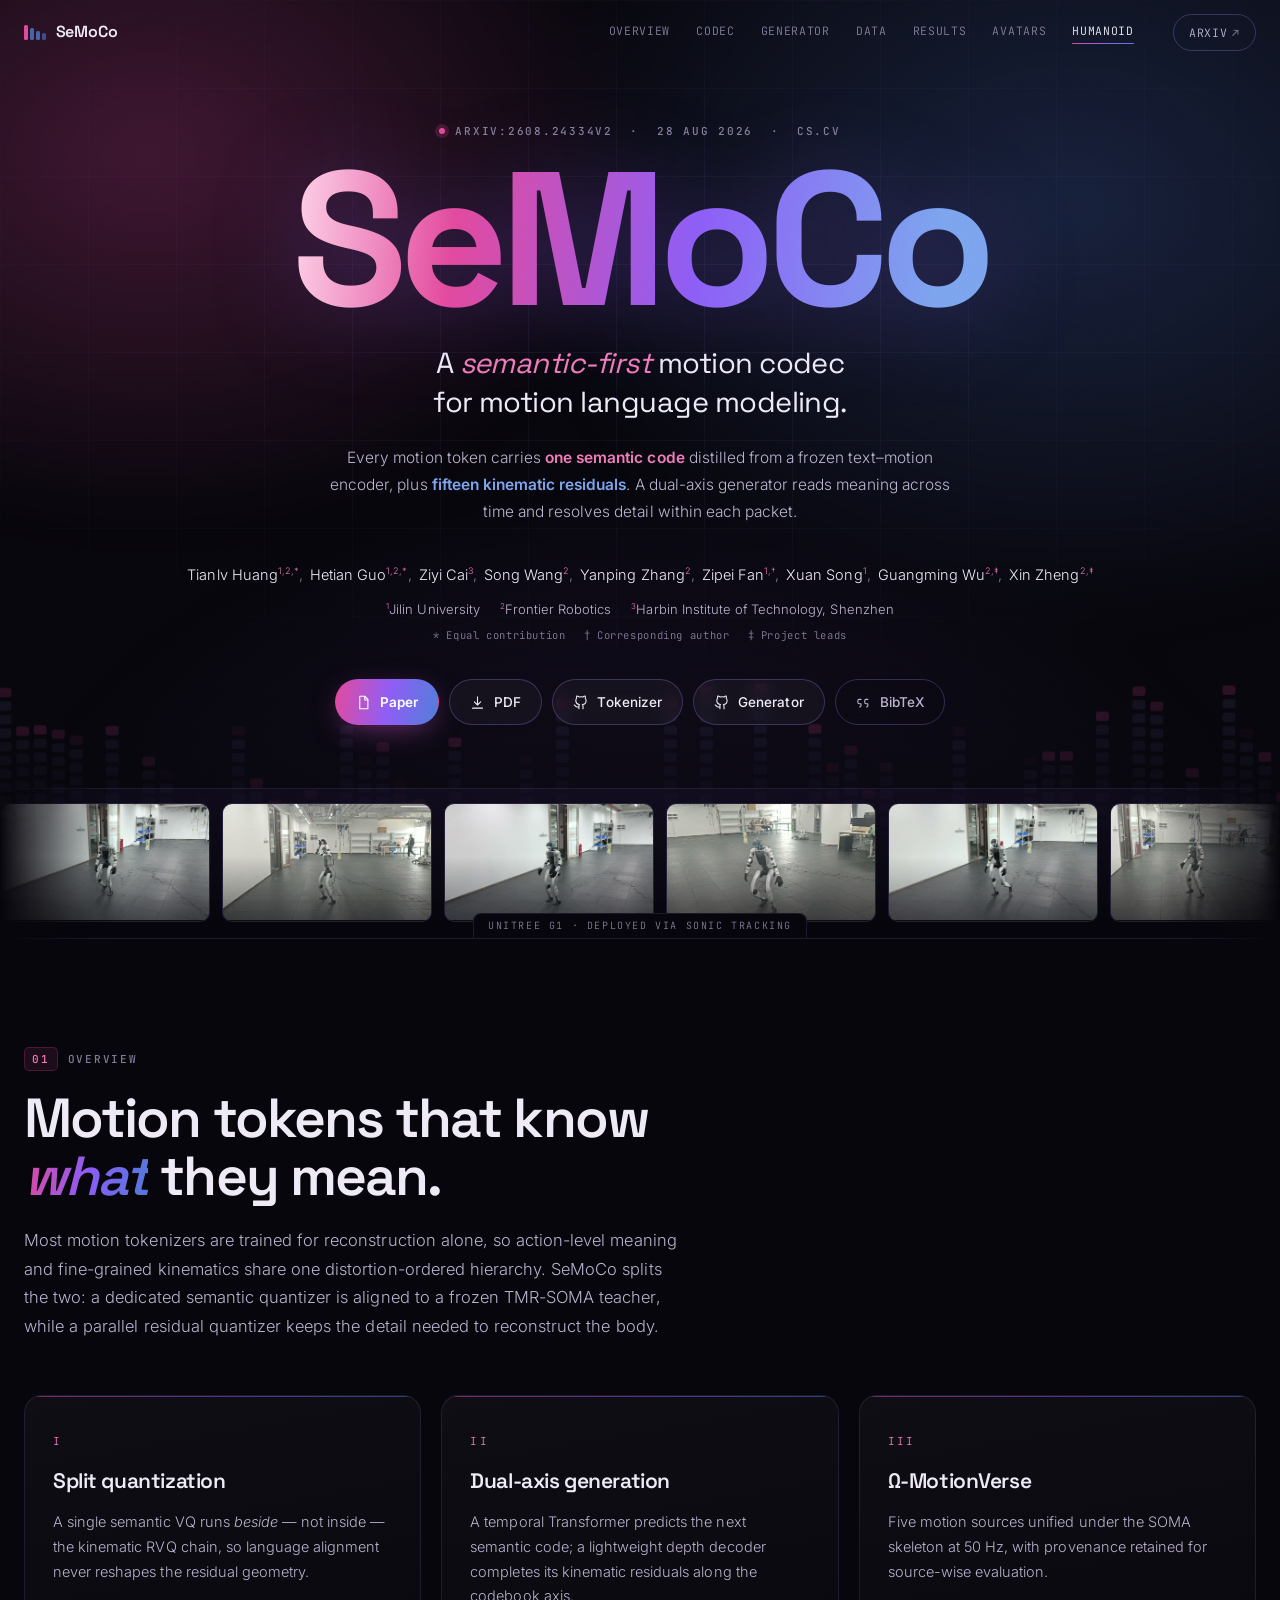
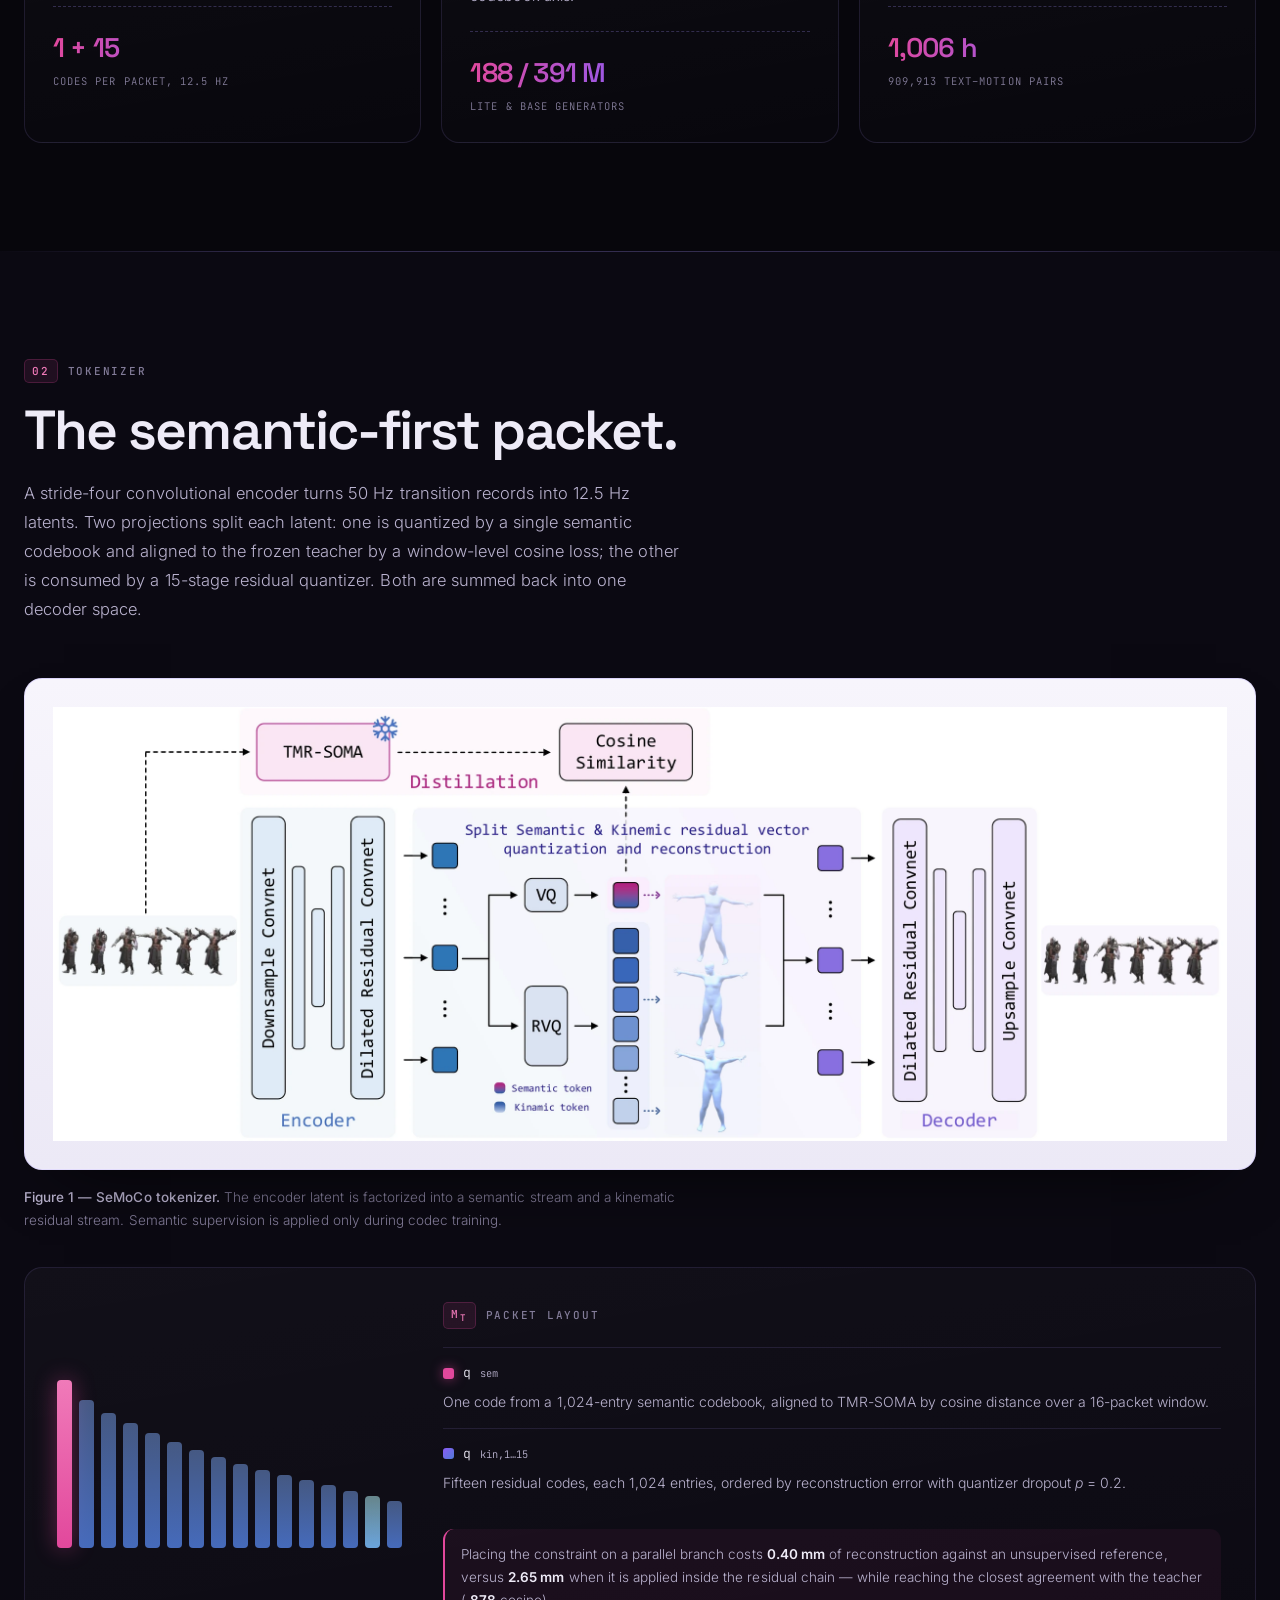
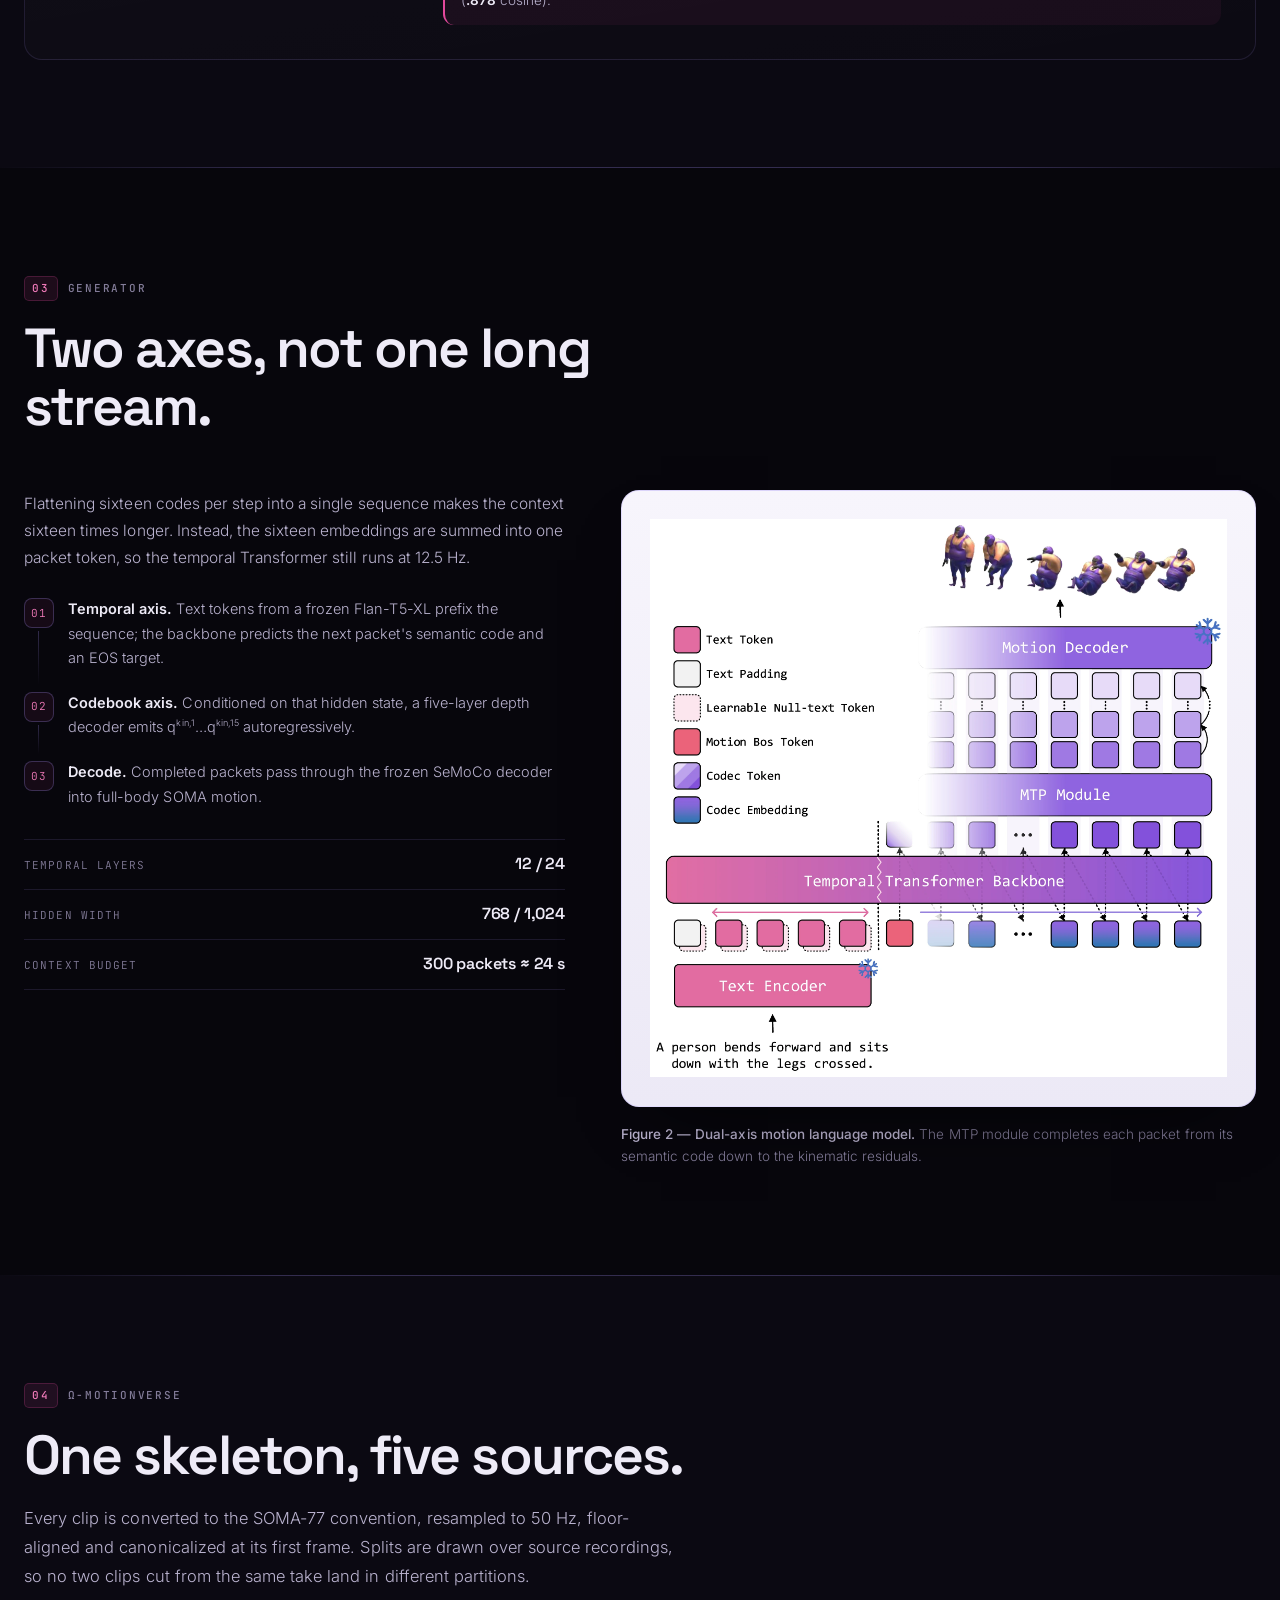
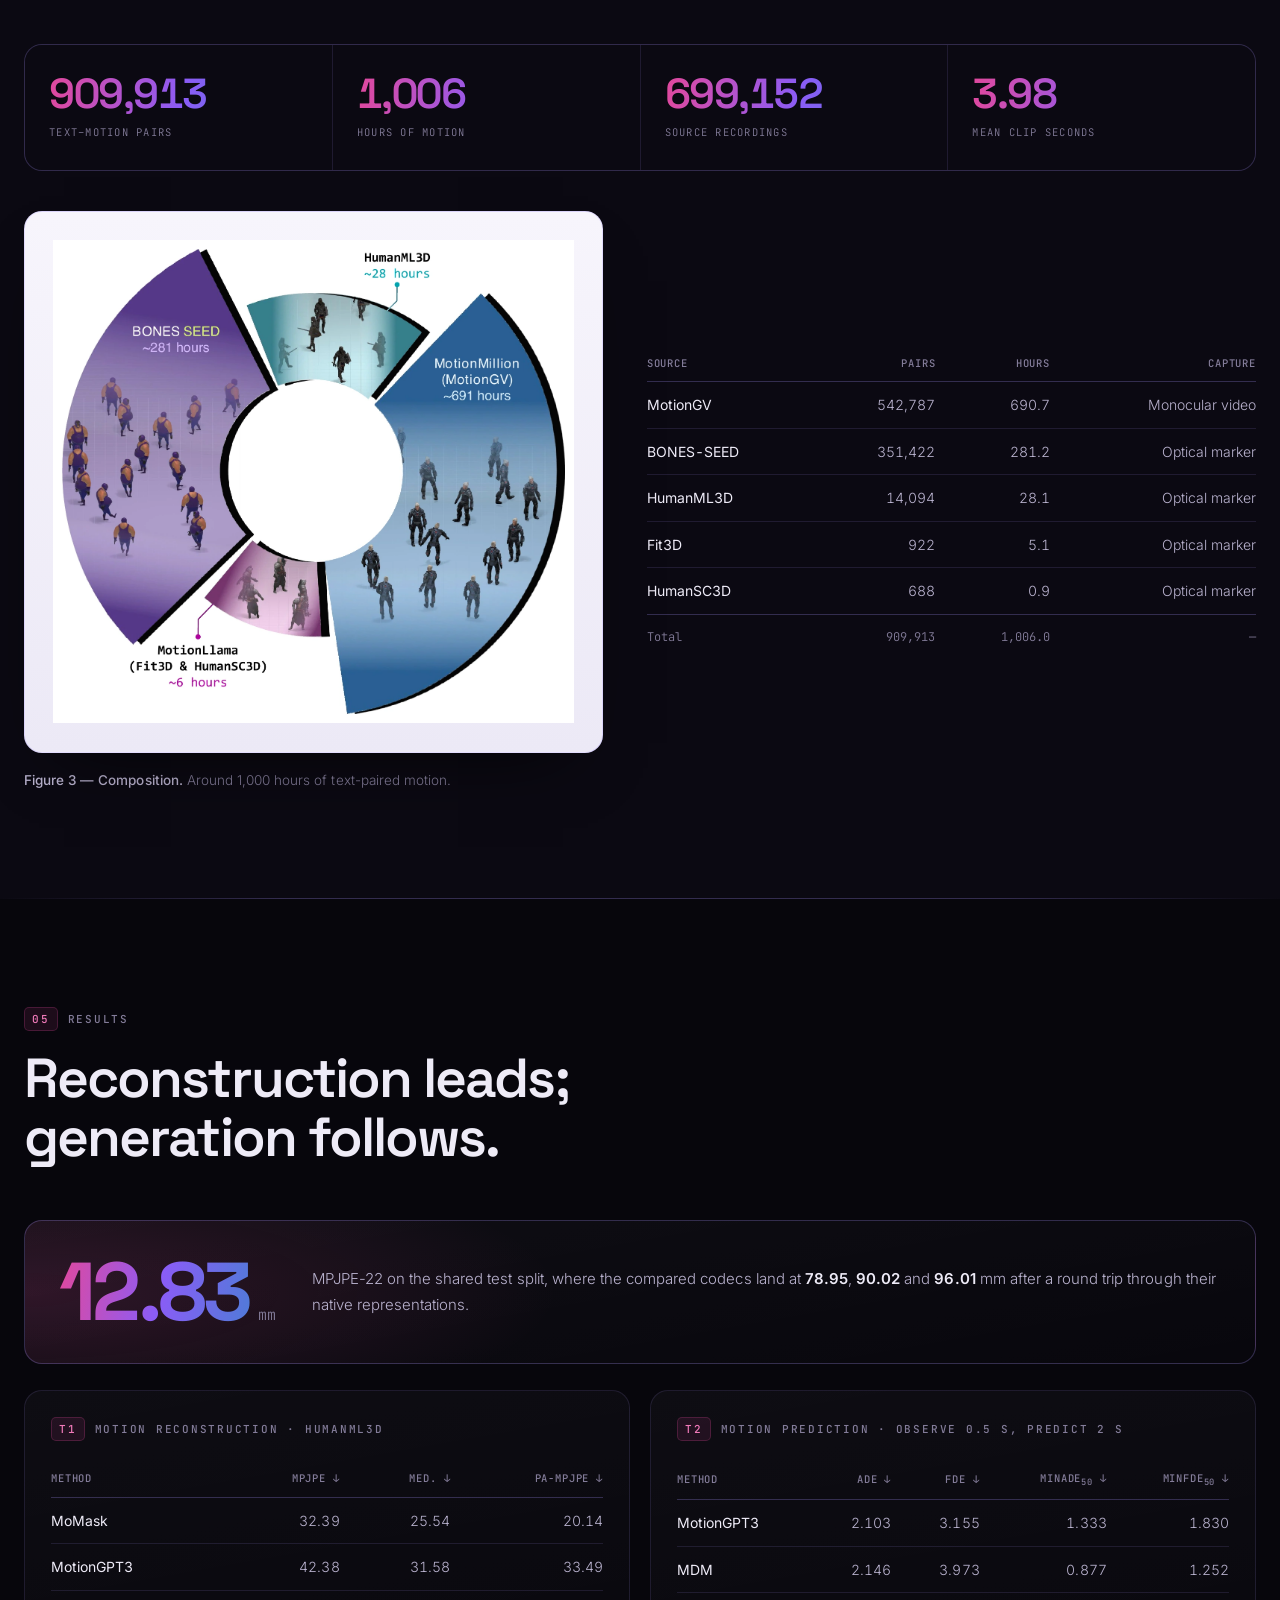
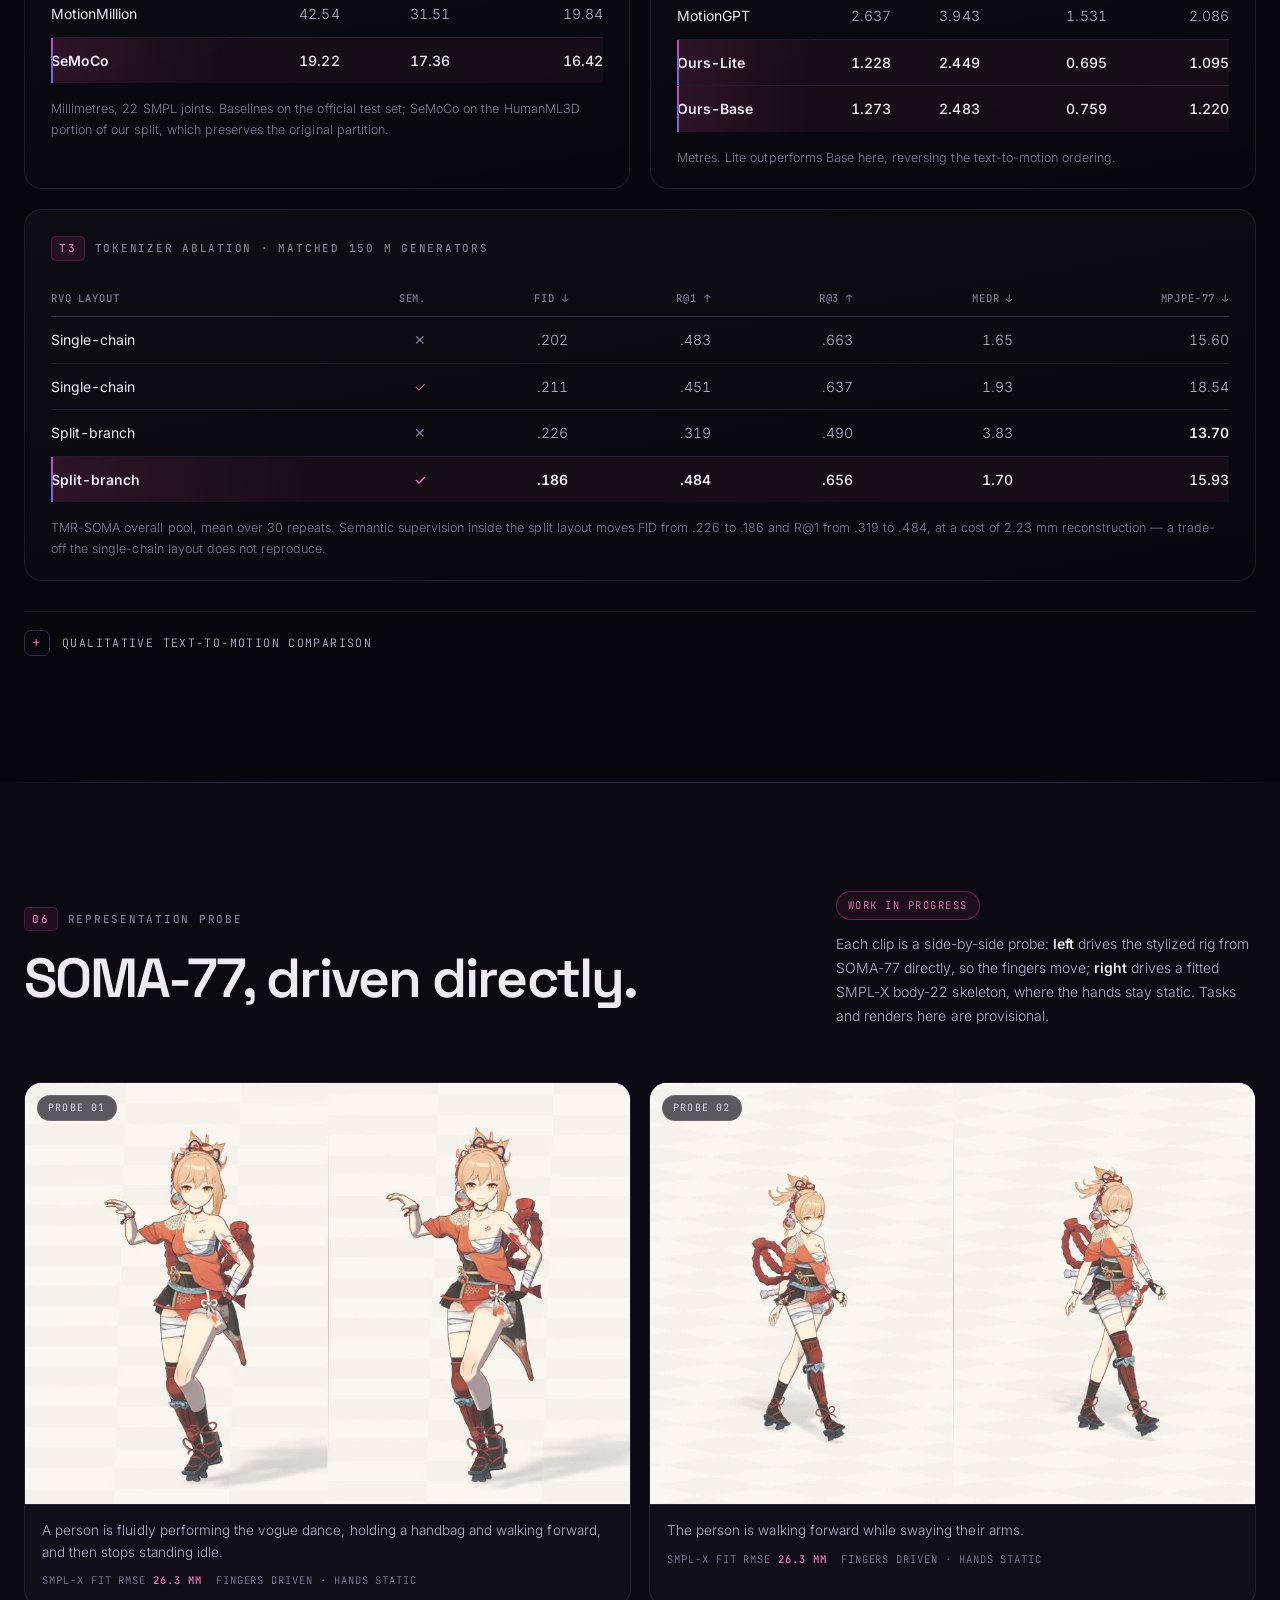
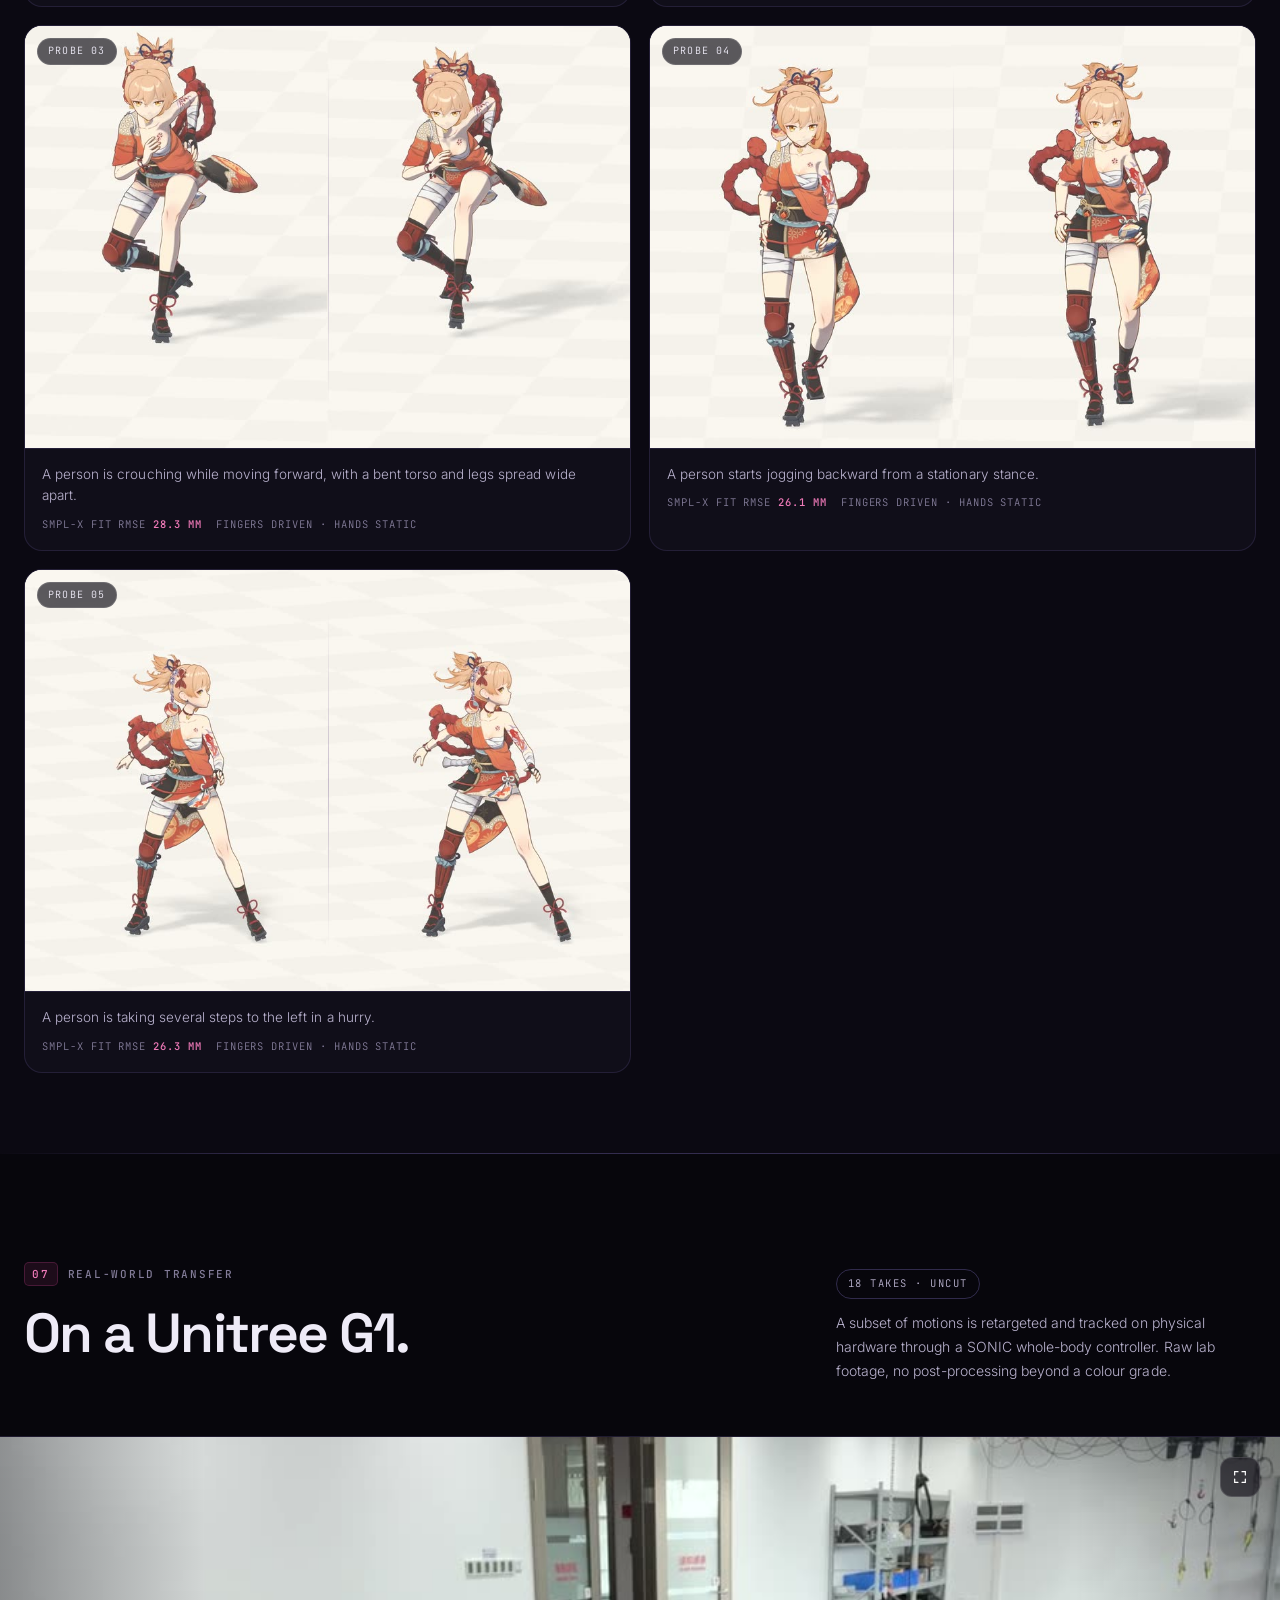
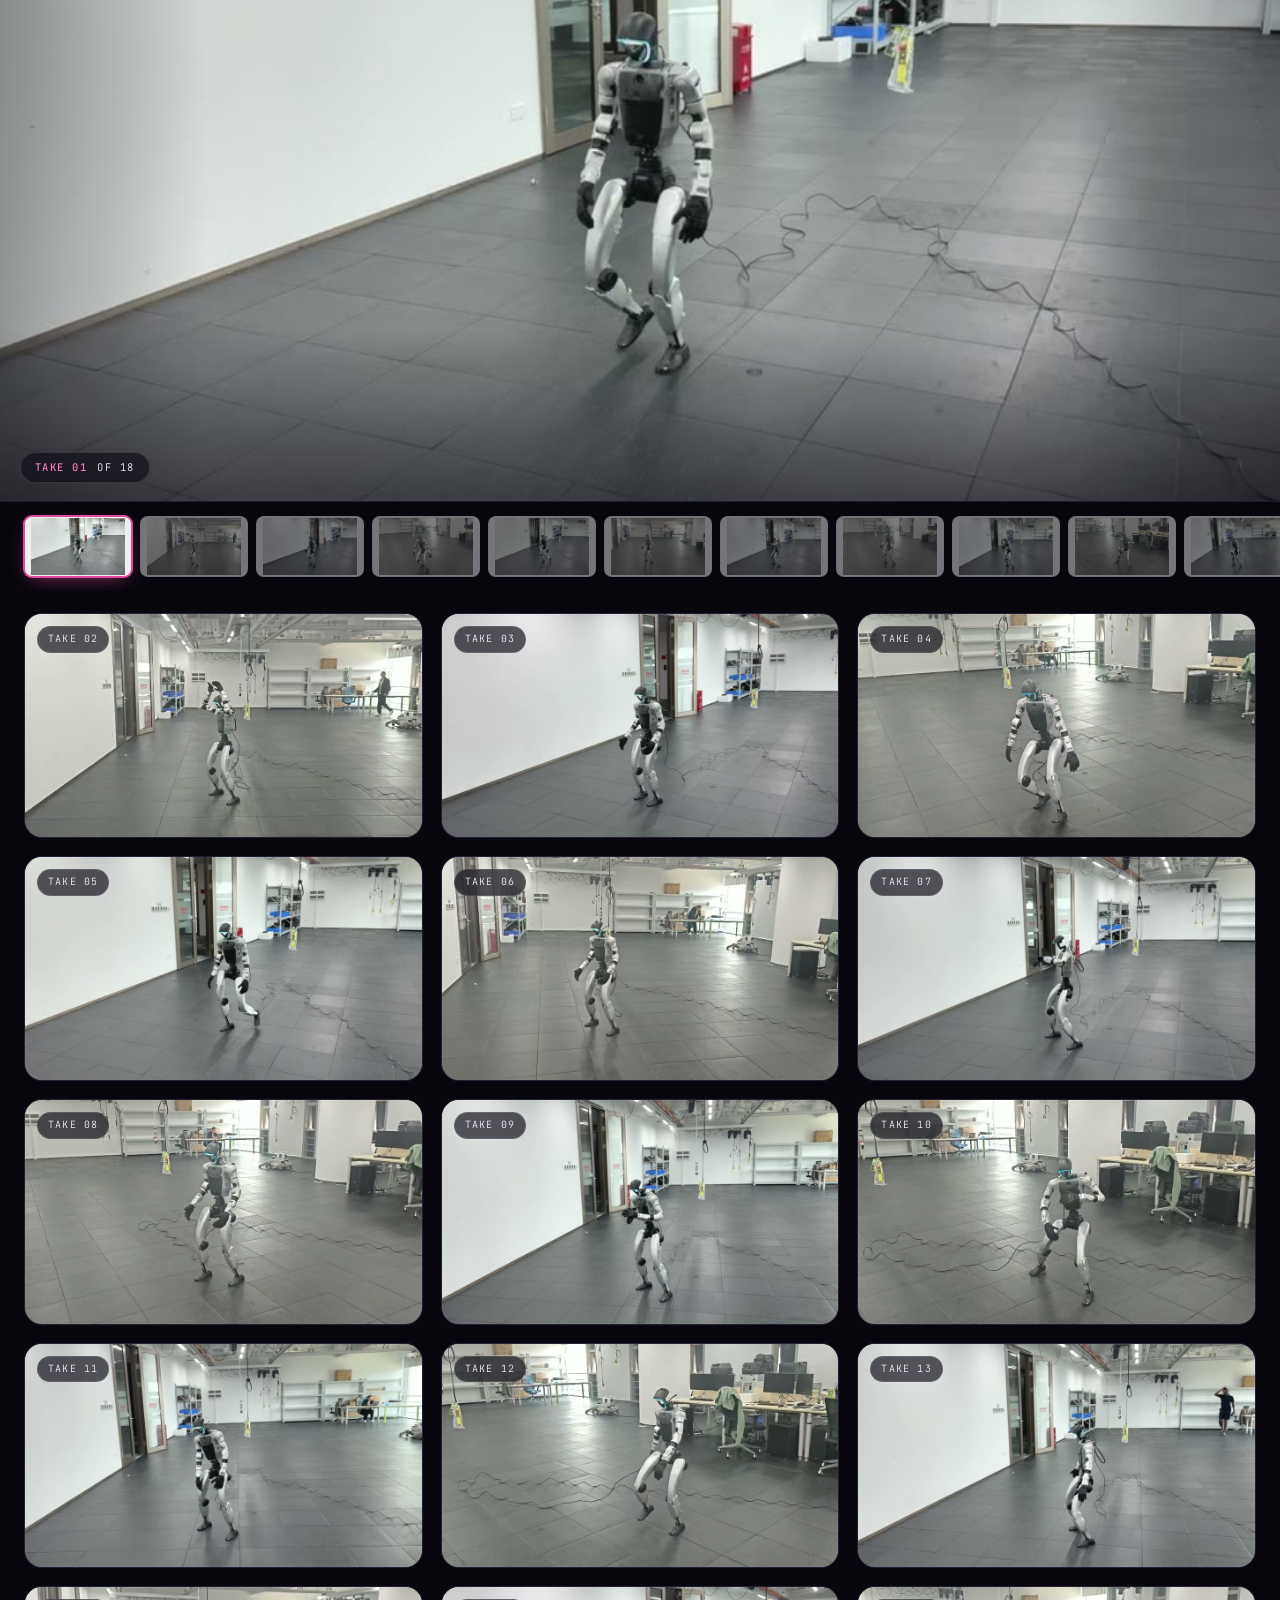
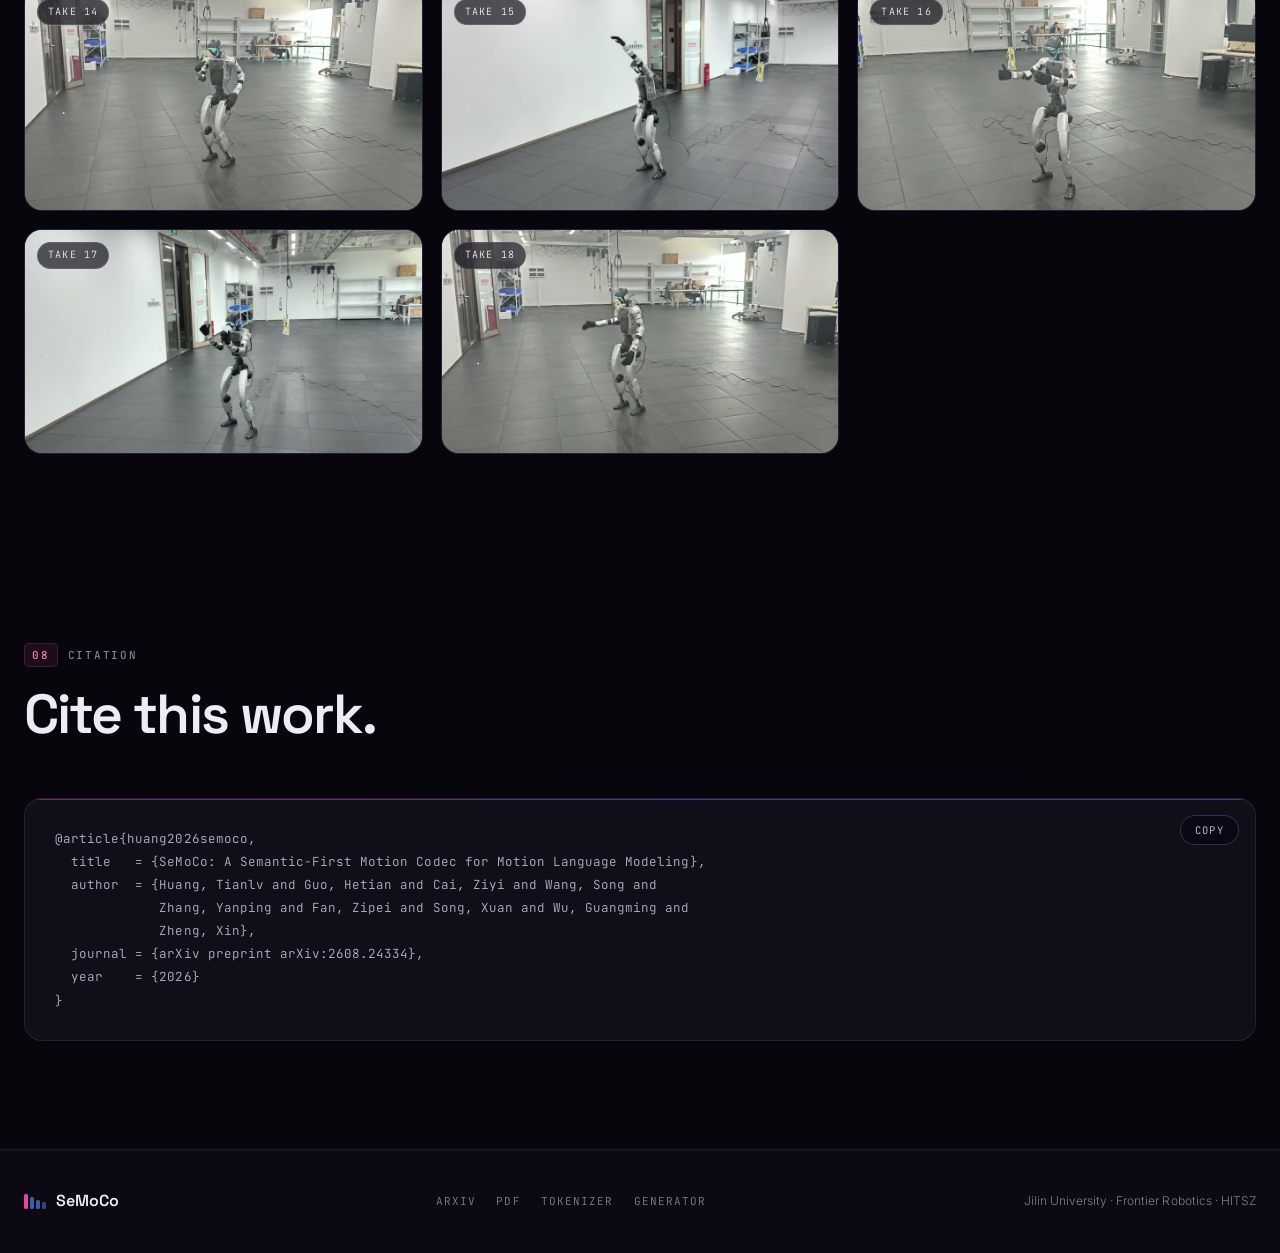
==== archive/v1-dark/index.html @ 4d82cccf "SeMoCo project page Co-authored-by: Cursor <cursoragent@cursor.com>" ====
<!DOCTYPE html>
<html lang="en">
<head>
<meta charset="utf-8">
<meta name="viewport" content="width=device-width, initial-scale=1">
<title>SeMoCo · A Semantic-First Motion Codec for Motion Language Modeling</title>
<meta name="description" content="SeMoCo is a semantic-first motion codec that pairs a teacher-distilled semantic token with a kinematic residual hierarchy, together with a dual-axis motion language model and the 1,006-hour Ω-MotionVerse corpus.">
<meta property="og:title" content="SeMoCo · A Semantic-First Motion Codec">
<meta property="og:description" content="Each motion token carries one semantic code and a residual sequence of kinematic codes. A dual-axis generator models semantic progression across time and refines kinematics within each packet.">
<meta property="og:type" content="website">
<meta property="og:image" content="../../assets/figures/tokenizer.png">
<meta name="twitter:card" content="summary_large_image">
<link rel="icon" href="../../assets/favicon.svg" type="image/svg+xml">
<link rel="preconnect" href="https://fonts.googleapis.com">
<link rel="preconnect" href="https://fonts.gstatic.com" crossorigin>
<link href="https://fonts.googleapis.com/css2?family=Space+Grotesk:wght@400;500;600;700&family=Inter:wght@300;400;500;600&family=JetBrains+Mono:wght@400;500&display=swap" rel="stylesheet">
<link rel="stylesheet" href="styles.css">
</head>
<body>

<div class="scroll-progress"><i></i></div>

<!-- ───────────────────────── nav ───────────────────────── -->
<header class="nav" id="nav">
  <a class="nav__mark" href="#top">
    <span class="packet packet--mini" aria-hidden="true"><i></i><i></i><i></i><i></i></span>
    <span>SeMoCo</span>
  </a>
  <nav class="nav__links">
    <a href="#overview">Overview</a>
    <a href="#codec">Codec</a>
    <a href="#generator">Generator</a>
    <a href="#data">Data</a>
    <a href="#results">Results</a>
    <a href="#avatars">Avatars</a>
    <a href="#humanoid">Humanoid</a>
  </nav>
  <a class="nav__cta" href="https://arxiv.org/abs/2608.24334" target="_blank" rel="noopener">arXiv<span>↗</span></a>
  <button class="nav__burger" id="burger" aria-label="Menu" aria-expanded="false"><i></i><i></i></button>
</header>

<!-- ───────────────────────── hero ───────────────────────── -->
<main id="top">
<section class="hero">
  <canvas class="hero__field" id="tokenField" aria-hidden="true"></canvas>
  <div class="hero__aurora" aria-hidden="true"></div>
  <div class="hero__grid" aria-hidden="true"></div>

  <div class="hero__inner">
    <p class="eyebrow eyebrow--hero">
      <span class="dot"></span>arXiv:2608.24334v2 &nbsp;·&nbsp; 28 Aug 2026 &nbsp;·&nbsp; cs.CV
    </p>

    <h1 class="hero__title">
      <span class="hero__word">SeMoCo</span>
    </h1>

    <p class="hero__sub">
      A <em>semantic-first</em> motion codec for motion language modeling.
    </p>

    <p class="hero__lede">
      Every motion token carries <b class="c-sem">one semantic code</b> distilled from a frozen
      text–motion encoder, plus <b class="c-kin">fifteen kinematic residuals</b>.
      A dual-axis generator reads meaning across time and resolves detail within each packet.
    </p>

    <ul class="authors">
      <li><a href="#">Tianlv Huang</a><sup>1,2,*</sup></li>
      <li><a href="#">Hetian Guo</a><sup>1,2,*</sup></li>
      <li><a href="#">Ziyi Cai</a><sup>3</sup></li>
      <li><a href="#">Song Wang</a><sup>2</sup></li>
      <li><a href="#">Yanping Zhang</a><sup>2</sup></li>
      <li><a href="#">Zipei Fan</a><sup>1,†</sup></li>
      <li><a href="#">Xuan Song</a><sup>1</sup></li>
      <li><a href="#">Guangming Wu</a><sup>2,‡</sup></li>
      <li><a href="#">Xin Zheng</a><sup>2,‡</sup></li>
    </ul>
    <p class="affil">
      <span><sup>1</sup>Jilin University</span>
      <span><sup>2</sup>Frontier Robotics</span>
      <span><sup>3</sup>Harbin Institute of Technology, Shenzhen</span>
    </p>
    <p class="affil affil--note">
      <span>* Equal contribution</span>
      <span>† Corresponding author</span>
      <span>‡ Project leads</span>
    </p>

    <div class="cta">
      <a class="btn btn--primary" href="https://arxiv.org/abs/2608.24334" target="_blank" rel="noopener">
        <svg viewBox="0 0 24 24" aria-hidden="true"><path d="M6 2h8l5 5v15H6z"/><path d="M14 2v6h5"/></svg>
        Paper
      </a>
      <a class="btn" href="../../assets/paper/SeMoCo.pdf" target="_blank" rel="noopener">
        <svg viewBox="0 0 24 24" aria-hidden="true"><path d="M12 3v12"/><path d="M7 11l5 5 5-5"/><path d="M4 21h16"/></svg>
        PDF
      </a>
      <a class="btn" href="https://github.com/OMEGA-i/SeMoCo-Tokenizer" target="_blank" rel="noopener">
        <svg viewBox="0 0 24 24" aria-hidden="true"><path d="M9 19c-5 1.5-5-2.5-7-3m14 6v-4a3.5 3.5 0 0 0-1-2.7c3-.3 6-1.5 6-6.5a5 5 0 0 0-1.4-3.5 4.7 4.7 0 0 0-.1-3.5s-1.1-.3-3.5 1.3a12 12 0 0 0-6 0C7.1 1.3 6 1.6 6 1.6a4.7 4.7 0 0 0-.1 3.5A5 5 0 0 0 4.5 8.6c0 5 3 6.2 6 6.5a3.5 3.5 0 0 0-1 2.7v4"/></svg>
        Tokenizer
      </a>
      <a class="btn" href="https://github.com/OMEGA-i/SeMoCo-Generator" target="_blank" rel="noopener">
        <svg viewBox="0 0 24 24" aria-hidden="true"><path d="M9 19c-5 1.5-5-2.5-7-3m14 6v-4a3.5 3.5 0 0 0-1-2.7c3-.3 6-1.5 6-6.5a5 5 0 0 0-1.4-3.5 4.7 4.7 0 0 0-.1-3.5s-1.1-.3-3.5 1.3a12 12 0 0 0-6 0C7.1 1.3 6 1.6 6 1.6a4.7 4.7 0 0 0-.1 3.5A5 5 0 0 0 4.5 8.6c0 5 3 6.2 6 6.5a3.5 3.5 0 0 0-1 2.7v4"/></svg>
        Generator
      </a>
      <a class="btn btn--ghost" href="#cite">
        <svg viewBox="0 0 24 24" aria-hidden="true"><path d="M8 7H5a2 2 0 0 0-2 2v3a2 2 0 0 0 2 2h3v3a2 2 0 0 1-2 2"/><path d="M19 7h-3a2 2 0 0 0-2 2v3a2 2 0 0 0 2 2h3v3a2 2 0 0 1-2 2"/></svg>
        BibTeX
      </a>
    </div>
  </div>

  <!-- film strip -->
  <div class="strip" id="strip" aria-label="Motion previews on a Unitree G1">
    <div class="strip__track" id="stripTrack"></div>
    <div class="strip__label"><span>Unitree&nbsp;G1 · deployed via SONIC tracking</span></div>
  </div>
</section>

<!-- ───────────────────────── overview ───────────────────────── -->
<section class="section" id="overview">
  <div class="wrap">
    <header class="shead reveal">
      <p class="eyebrow"><i>01</i> Overview</p>
      <h2>Motion tokens that know<br><em>what</em> they mean.</h2>
      <p class="lede">
        Most motion tokenizers are trained for reconstruction alone, so action-level meaning and
        fine-grained kinematics share one distortion-ordered hierarchy. SeMoCo splits the two:
        a dedicated semantic quantizer is aligned to a frozen TMR-SOMA teacher, while a parallel
        residual quantizer keeps the detail needed to reconstruct the body.
      </p>
    </header>

    <div class="pillars">
      <article class="pillar reveal" style="--d:0ms">
        <span class="pillar__idx">i</span>
        <h3>Split quantization</h3>
        <p>A single semantic VQ runs <em>beside</em> — not inside — the kinematic RVQ chain, so
          language alignment never reshapes the residual geometry.</p>
        <p class="pillar__stat"><b>1 + 15</b><span>codes per packet, 12.5 Hz</span></p>
      </article>
      <article class="pillar reveal" style="--d:90ms">
        <span class="pillar__idx">ii</span>
        <h3>Dual-axis generation</h3>
        <p>A temporal Transformer predicts the next semantic code; a lightweight depth decoder
          completes its kinematic residuals along the codebook axis.</p>
        <p class="pillar__stat"><b>188 / 391 M</b><span>Lite &amp; Base generators</span></p>
      </article>
      <article class="pillar reveal" style="--d:180ms">
        <span class="pillar__idx">iii</span>
        <h3>Ω-MotionVerse</h3>
        <p>Five motion sources unified under the SOMA skeleton at 50 Hz, with provenance retained
          for source-wise evaluation.</p>
        <p class="pillar__stat"><b>1,006 h</b><span>909,913 text–motion pairs</span></p>
      </article>
    </div>
  </div>
</section>

<!-- ───────────────────────── codec ───────────────────────── -->
<section class="section section--alt" id="codec">
  <div class="wrap">
    <header class="shead reveal">
      <p class="eyebrow"><i>02</i> Tokenizer</p>
      <h2>The semantic-first packet.</h2>
      <p class="lede">
        A stride-four convolutional encoder turns 50 Hz transition records into 12.5 Hz latents.
        Two projections split each latent: one is quantized by a single semantic codebook and
        aligned to the frozen teacher by a window-level cosine loss; the other is consumed by a
        15-stage residual quantizer. Both are summed back into one decoder space.
      </p>
    </header>

    <figure class="figure figure--wide reveal">
      <a class="figure__zoom" href="../../assets/figures/tokenizer.png" data-zoom data-cap="Figure 1 — SeMoCo tokenizer.">
        <picture>
          <source srcset="../../assets/figures/tokenizer.webp" type="image/webp">
          <img src="../../assets/figures/tokenizer.png" alt="SeMoCo tokenizer architecture: encoder, split semantic VQ and kinematic RVQ, TMR-SOMA distillation, decoder." loading="lazy" width="2400" height="888">
        </picture>
        <span class="figure__hint">Click to enlarge</span>
      </a>
      <figcaption>
        <b>Figure 1 — SeMoCo tokenizer.</b> The encoder latent is factorized into a semantic stream
        and a kinematic residual stream. Semantic supervision is applied only during codec training.
      </figcaption>
    </figure>

    <div class="packet-demo reveal">
      <div class="packet-demo__viz">
        <div class="packet" id="packetViz" aria-hidden="true"></div>
      </div>
      <div class="packet-demo__text">
        <p class="eyebrow"><i>m<sub>t</sub></i> packet layout</p>
        <dl class="deflist">
          <div><dt><span class="swatch swatch--sem"></span>q<sup>sem</sup></dt>
            <dd>One code from a 1,024-entry semantic codebook, aligned to TMR-SOMA by cosine distance over a 16-packet window.</dd></div>
          <div><dt><span class="swatch swatch--kin"></span>q<sup>kin,1…15</sup></dt>
            <dd>Fifteen residual codes, each 1,024 entries, ordered by reconstruction error with quantizer dropout <i>p</i>&nbsp;=&nbsp;0.2.</dd></div>
        </dl>
        <p class="note">
          Placing the constraint on a parallel branch costs <b>0.40 mm</b> of reconstruction against an
          unsupervised reference, versus <b>2.65 mm</b> when it is applied inside the residual chain —
          while reaching the closest agreement with the teacher (<b>.878</b> cosine).
        </p>
      </div>
    </div>
  </div>
</section>

<!-- ───────────────────────── generator ───────────────────────── -->
<section class="section" id="generator">
  <div class="wrap">
    <header class="shead reveal">
      <p class="eyebrow"><i>03</i> Generator</p>
      <h2>Two axes, not one long stream.</h2>
    </header>

    <div class="split">
      <div class="split__text reveal">
        <p class="lede lede--tight">
          Flattening sixteen codes per step into a single sequence makes the context sixteen times
          longer. Instead, the sixteen embeddings are summed into one packet token, so the temporal
          Transformer still runs at 12.5 Hz.
        </p>
        <ol class="steps">
          <li><b>Temporal axis.</b> Text tokens from a frozen Flan-T5-XL prefix the sequence; the
            backbone predicts the next packet's semantic code and an EOS target.</li>
          <li><b>Codebook axis.</b> Conditioned on that hidden state, a five-layer depth decoder
            emits q<sup>kin,1</sup>…q<sup>kin,15</sup> autoregressively.</li>
          <li><b>Decode.</b> Completed packets pass through the frozen SeMoCo decoder into
            full-body SOMA motion.</li>
        </ol>
        <div class="minitable">
          <div><span>Temporal layers</span><b>12 / 24</b></div>
          <div><span>Hidden width</span><b>768 / 1,024</b></div>
          <div><span>Context budget</span><b>300 packets ≈ 24 s</b></div>
        </div>
      </div>

      <figure class="figure figure--tall reveal">
        <a class="figure__zoom" href="../../assets/figures/generator.png" data-zoom data-cap="Figure 2 — Dual-axis motion language model.">
          <picture>
            <source srcset="../../assets/figures/generator.webp" type="image/webp">
            <img src="../../assets/figures/generator.png" alt="Dual-axis motion language model: text encoder, temporal Transformer backbone, MTP module and motion decoder." loading="lazy" width="2207" height="2099">
          </picture>
          <span class="figure__hint">Click to enlarge</span>
        </a>
        <figcaption>
          <b>Figure 2 — Dual-axis motion language model.</b> The MTP module completes each packet
          from its semantic code down to the kinematic residuals.
        </figcaption>
      </figure>
    </div>
  </div>
</section>

<!-- ───────────────────────── data ───────────────────────── -->
<section class="section section--alt" id="data">
  <div class="wrap">
    <header class="shead reveal">
      <p class="eyebrow"><i>04</i> Ω-MotionVerse</p>
      <h2>One skeleton, five sources.</h2>
      <p class="lede">
        Every clip is converted to the SOMA-77 convention, resampled to 50 Hz, floor-aligned and
        canonicalized at its first frame. Splits are drawn over source recordings, so no two clips
        cut from the same take land in different partitions.
      </p>
    </header>

    <div class="stats reveal">
      <div class="stat"><b data-count="909913" data-fmt="int">0</b><span>text–motion pairs</span></div>
      <div class="stat"><b data-count="1006" data-fmt="int">0</b><span>hours of motion</span></div>
      <div class="stat"><b data-count="699152" data-fmt="int">0</b><span>source recordings</span></div>
      <div class="stat"><b data-count="3.98" data-fmt="dec">0</b><span>mean clip seconds</span></div>
    </div>

    <div class="data-grid">
      <figure class="figure reveal">
        <a class="figure__zoom" href="../../assets/figures/dataset.png" data-zoom data-cap="Figure 3 — Ω-MotionVerse composition.">
          <picture>
            <source srcset="../../assets/figures/dataset.webp" type="image/webp">
            <img src="../../assets/figures/dataset.png" alt="Composition of the Ω-MotionVerse corpus by source group and duration." loading="lazy" width="1395" height="1295">
          </picture>
          <span class="figure__hint">Click to enlarge</span>
        </a>
        <figcaption><b>Figure 3 — Composition.</b> Around 1,000 hours of text-paired motion.</figcaption>
      </figure>

      <div class="sources reveal">
        <table class="tbl tbl--bare">
          <thead><tr><th>Source</th><th>Pairs</th><th>Hours</th><th>Capture</th></tr></thead>
          <tbody>
            <tr><td>MotionGV</td><td>542,787</td><td>690.7</td><td>Monocular video</td></tr>
            <tr><td>BONES-SEED</td><td>351,422</td><td>281.2</td><td>Optical marker</td></tr>
            <tr><td>HumanML3D</td><td>14,094</td><td>28.1</td><td>Optical marker</td></tr>
            <tr><td>Fit3D</td><td>922</td><td>5.1</td><td>Optical marker</td></tr>
            <tr><td>HumanSC3D</td><td>688</td><td>0.9</td><td>Optical marker</td></tr>
          </tbody>
          <tfoot><tr><td>Total</td><td>909,913</td><td>1,006.0</td><td>—</td></tr></tfoot>
        </table>
      </div>
    </div>
  </div>
</section>

<!-- ───────────────────────── results ───────────────────────── -->
<section class="section" id="results">
  <div class="wrap">
    <header class="shead reveal">
      <p class="eyebrow"><i>05</i> Results</p>
      <h2>Reconstruction leads;<br>generation follows.</h2>
    </header>

    <div class="headline reveal">
      <div class="headline__num"><b>12.83</b><i>mm</i></div>
      <p>MPJPE-22 on the shared test split, where the compared codecs land at
        <b>78.95</b>, <b>90.02</b> and <b>96.01</b> mm after a round trip through their native
        representations.</p>
    </div>

    <div class="tables">
      <div class="tcard reveal">
        <p class="eyebrow"><i>T1</i> Motion reconstruction · HumanML3D</p>
        <table class="tbl">
          <thead><tr><th>Method</th><th>MPJPE ↓</th><th>Med. ↓</th><th>PA-MPJPE ↓</th></tr></thead>
          <tbody>
            <tr><td>MoMask</td><td>32.39</td><td>25.54</td><td>20.14</td></tr>
            <tr><td>MotionGPT3</td><td>42.38</td><td>31.58</td><td>33.49</td></tr>
            <tr><td>MotionMillion</td><td>42.54</td><td>31.51</td><td>19.84</td></tr>
            <tr class="is-ours"><td>SeMoCo</td><td>19.22</td><td>17.36</td><td>16.42</td></tr>
          </tbody>
        </table>
        <p class="tnote">Millimetres, 22 SMPL joints. Baselines on the official test set; SeMoCo on the HumanML3D portion of our split, which preserves the original partition.</p>
      </div>

      <div class="tcard reveal">
        <p class="eyebrow"><i>T2</i> Motion prediction · observe 0.5 s, predict 2 s</p>
        <table class="tbl">
          <thead><tr><th>Method</th><th>ADE ↓</th><th>FDE ↓</th><th>minADE<sub>50</sub> ↓</th><th>minFDE<sub>50</sub> ↓</th></tr></thead>
          <tbody>
            <tr><td>MotionGPT3</td><td>2.103</td><td>3.155</td><td>1.333</td><td>1.830</td></tr>
            <tr><td>MDM</td><td>2.146</td><td>3.973</td><td>0.877</td><td>1.252</td></tr>
            <tr><td>MotionGPT</td><td>2.637</td><td>3.943</td><td>1.531</td><td>2.086</td></tr>
            <tr class="is-ours"><td>Ours-Lite</td><td>1.228</td><td>2.449</td><td>0.695</td><td>1.095</td></tr>
            <tr class="is-ours"><td>Ours-Base</td><td>1.273</td><td>2.483</td><td>0.759</td><td>1.220</td></tr>
          </tbody>
        </table>
        <p class="tnote">Metres. Lite outperforms Base here, reversing the text-to-motion ordering.</p>
      </div>

      <div class="tcard tcard--wide reveal">
        <p class="eyebrow"><i>T3</i> Tokenizer ablation · matched 150 M generators</p>
        <table class="tbl">
          <thead><tr><th>RVQ layout</th><th>Sem.</th><th>FID ↓</th><th>R@1 ↑</th><th>R@3 ↑</th><th>MedR ↓</th><th>MPJPE-77 ↓</th></tr></thead>
          <tbody>
            <tr><td>Single-chain</td><td class="c-no">✕</td><td>.202</td><td>.483</td><td>.663</td><td>1.65</td><td>15.60</td></tr>
            <tr><td>Single-chain</td><td class="c-yes">✓</td><td>.211</td><td>.451</td><td>.637</td><td>1.93</td><td>18.54</td></tr>
            <tr><td>Split-branch</td><td class="c-no">✕</td><td>.226</td><td>.319</td><td>.490</td><td>3.83</td><td><b>13.70</b></td></tr>
            <tr class="is-ours"><td>Split-branch</td><td class="c-yes">✓</td><td><b>.186</b></td><td><b>.484</b></td><td>.656</td><td>1.70</td><td>15.93</td></tr>
          </tbody>
        </table>
        <p class="tnote">TMR-SOMA overall pool, mean over 30 repeats. Semantic supervision inside the split layout moves FID from .226 to .186 and R@1 from .319 to .484, at a cost of 2.23 mm reconstruction — a trade-off the single-chain layout does not reproduce.</p>
      </div>
    </div>

    <details class="more reveal">
      <summary><span>Qualitative text-to-motion comparison</span></summary>
      <figure class="figure figure--flat">
        <a class="figure__zoom" href="../../assets/figures/qualitative.png" data-zoom data-cap="Figure 4 — Qualitative text-to-motion comparison.">
          <picture>
            <source srcset="../../assets/figures/qualitative.webp" type="image/webp">
            <img src="../../assets/figures/qualitative.png" alt="Generated motion from HY-Motion, Kimodo and Ours-Base for three text prompts." loading="lazy" width="2400" height="683">
          </picture>
          <span class="figure__hint">Click to enlarge</span>
        </a>
        <figcaption><b>Figure 4.</b> HY-Motion, Kimodo and Ours-Base at matched timestamps for three prompts.</figcaption>
      </figure>
    </details>
  </div>
</section>

<!-- ───────────────────────── avatars ───────────────────────── -->
<section class="section section--alt section--gallery" id="avatars">
  <div class="wrap">
    <header class="shead shead--row reveal">
      <div>
        <p class="eyebrow"><i>06</i> Representation probe</p>
        <h2>SOMA-77, driven directly.</h2>
      </div>
      <div class="shead__aside">
        <span class="tag tag--wip">Work in progress</span>
        <p>Each clip is a side-by-side probe: <b>left</b> drives the stylized rig from SOMA-77
          directly, so the fingers move; <b>right</b> drives a fitted SMPL-X body-22 skeleton,
          where the hands stay static. Tasks and renders here are provisional.</p>
      </div>
    </header>

    <div class="vgrid vgrid--probe" id="probeGrid"></div>
  </div>
</section>

<!-- ───────────────────────── humanoid ───────────────────────── -->
<section class="section section--gallery" id="humanoid">
  <div class="wrap">
    <header class="shead shead--row reveal">
      <div>
        <p class="eyebrow"><i>07</i> Real-world transfer</p>
        <h2>On a Unitree G1.</h2>
      </div>
      <div class="shead__aside">
        <span class="tag">18 takes · uncut</span>
        <p>A subset of motions is retargeted and tracked on physical hardware through a
          SONIC whole-body controller. Raw lab footage, no post-processing beyond a colour grade.</p>
      </div>
    </header>
  </div>

  <div class="feature reveal">
    <div class="feature__player">
      <video id="featureVideo" muted loop playsinline preload="none"
             poster="../../assets/poster/g1-01.jpg"></video>
      <div class="feature__scrim"></div>
      <div class="feature__now" id="featureNow"><b>Take 01</b><span>of 18</span></div>
      <button class="feature__expand" data-expand aria-label="Open fullscreen">
        <svg viewBox="0 0 24 24"><path d="M4 9V4h5M20 15v5h-5M20 9V4h-5M4 15v5h5"/></svg>
      </button>
    </div>
    <div class="feature__rail" id="featureRail"></div>
  </div>

  <div class="wrap">
    <div class="vgrid vgrid--g1" id="g1Grid"></div>
  </div>
</section>

<!-- ───────────────────────── cite ───────────────────────── -->
<section class="section" id="cite">
  <div class="wrap">
    <header class="shead reveal">
      <p class="eyebrow"><i>08</i> Citation</p>
      <h2>Cite this work.</h2>
    </header>
    <div class="bib reveal">
      <button class="bib__copy" id="bibCopy">Copy</button>
      <pre id="bibText">@article{huang2026semoco,
  title   = {SeMoCo: A Semantic-First Motion Codec for Motion Language Modeling},
  author  = {Huang, Tianlv and Guo, Hetian and Cai, Ziyi and Wang, Song and
             Zhang, Yanping and Fan, Zipei and Song, Xuan and Wu, Guangming and
             Zheng, Xin},
  journal = {arXiv preprint arXiv:2608.24334},
  year    = {2026}
}</pre>
    </div>
  </div>
</section>
</main>

<footer class="foot">
  <div class="wrap foot__in">
    <div class="foot__mark">
      <span class="packet packet--mini" aria-hidden="true"><i></i><i></i><i></i><i></i></span>
      <span>SeMoCo</span>
    </div>
    <nav class="foot__links">
      <a href="https://arxiv.org/abs/2608.24334" target="_blank" rel="noopener">arXiv</a>
      <a href="../../assets/paper/SeMoCo.pdf" target="_blank" rel="noopener">PDF</a>
      <a href="https://github.com/OMEGA-i/SeMoCo-Tokenizer" target="_blank" rel="noopener">Tokenizer</a>
      <a href="https://github.com/OMEGA-i/SeMoCo-Generator" target="_blank" rel="noopener">Generator</a>
    </nav>
    <p class="foot__note">Jilin University · Frontier Robotics · HITSZ</p>
  </div>
</footer>

<!-- ───────────────────────── lightbox ───────────────────────── -->
<div class="lb" id="lb" role="dialog" aria-modal="true" aria-hidden="true">
  <button class="lb__close" data-lb-close aria-label="Close">✕</button>
  <button class="lb__nav lb__nav--prev" data-lb-prev aria-label="Previous">‹</button>
  <button class="lb__nav lb__nav--next" data-lb-next aria-label="Next">›</button>
  <div class="lb__stage" id="lbStage"></div>
  <p class="lb__cap" id="lbCap"></p>
</div>

<script src="main.js"></script>
</body>
</html>
---- archive/v1-dark/styles.css ----
/* ============================================================
   SeMoCo — project page
   Palette lifted from the paper figures:
   semantic magenta → violet → kinematic indigo, on ink.
   ============================================================ */

:root {
  --ink:      #07060c;
  --ink-2:    #0b0912;
  --surface:  #100e19;
  --surface-2:#161328;
  --line:     rgba(167, 146, 255, .13);
  --line-str: rgba(167, 146, 255, .26);

  --text:     #eeebf7;
  --text-2:   #b9b2ce;
  --muted:    #837c99;

  --sem:      #e2489c;
  --sem-soft: #f07ab9;
  --vio:      #8b5cf6;
  --blu:      #4f7bd8;
  --blu-soft: #7aa3ee;

  --grad:     linear-gradient(100deg, var(--sem) 0%, var(--vio) 52%, var(--blu) 100%);
  --grad-soft:linear-gradient(100deg, rgba(226,72,156,.16), rgba(139,92,246,.16) 52%, rgba(79,123,216,.16));

  --sans: "Inter", -apple-system, BlinkMacSystemFont, "Segoe UI", "PingFang SC", sans-serif;
  --disp: "Space Grotesk", "Inter", -apple-system, sans-serif;
  --mono: "JetBrains Mono", ui-monospace, SFMono-Regular, Menlo, monospace;

  --r:   18px;
  --r-s: 11px;
  --wrap: 1240px;
  --nav-h: 66px;

  --ease: cubic-bezier(.22, .61, .36, 1);
}

* { box-sizing: border-box; }

html {
  scroll-behavior: smooth;
  scroll-padding-top: calc(var(--nav-h) + 16px);
  -webkit-text-size-adjust: 100%;
}

body {
  margin: 0;
  background: var(--ink);
  color: var(--text);
  font-family: var(--sans);
  font-size: 16px;
  line-height: 1.68;
  font-weight: 300;
  letter-spacing: .002em;
  overflow-x: hidden;
  -webkit-font-smoothing: antialiased;
  text-rendering: optimizeLegibility;
}

/* film-grain + vignette, kept very light */
body::after {
  content: "";
  position: fixed;
  inset: 0;
  pointer-events: none;
  z-index: 200;
  opacity: .32;
  background-image: url("data:image/svg+xml,%3Csvg xmlns='http://www.w3.org/2000/svg' width='160' height='160'%3E%3Cfilter id='n'%3E%3CfeTurbulence type='fractalNoise' baseFrequency='.85' numOctaves='3'/%3E%3C/filter%3E%3Crect width='160' height='160' filter='url(%23n)' opacity='.34'/%3E%3C/svg%3E");
  mix-blend-mode: overlay;
}

img, video, canvas, svg { display: block; max-width: 100%; }
/* keep intrinsic aspect when width/height attributes are present */
img { height: auto; }
a { color: inherit; text-decoration: none; }
b, strong { font-weight: 600; color: var(--text); }
em { font-style: italic; }
sup { font-size: .62em; vertical-align: super; line-height: 0; }

::selection { background: rgba(226, 72, 156, .32); color: #fff; }

.wrap { width: min(100% - 48px, var(--wrap)); margin-inline: auto; }

/* ── scroll progress ─────────────────────────────────────── */
.scroll-progress {
  position: fixed; inset: 0 0 auto 0; height: 2px; z-index: 120;
  background: transparent; pointer-events: none;
}
.scroll-progress i {
  display: block; height: 100%; width: 0%;
  background: var(--grad);
  box-shadow: 0 0 14px rgba(180, 100, 240, .6);
}

/* ── nav ─────────────────────────────────────────────────── */
.nav {
  position: fixed; top: 0; left: 0; right: 0; height: var(--nav-h);
  z-index: 110;
  display: flex; align-items: center; gap: 28px;
  padding-inline: max(24px, calc((100vw - var(--wrap)) / 2));
  background: rgba(7, 6, 12, 0);
  border-bottom: 1px solid transparent;
  transition: background .45s var(--ease), border-color .45s var(--ease),
              backdrop-filter .45s var(--ease);
}
.nav.is-stuck {
  background: rgba(8, 7, 14, .74);
  backdrop-filter: blur(20px) saturate(150%);
  -webkit-backdrop-filter: blur(20px) saturate(150%);
  border-bottom-color: var(--line);
}
.nav__mark {
  display: flex; align-items: center; gap: 10px;
  font-family: var(--disp); font-weight: 600; font-size: 16px;
  letter-spacing: -.01em; margin-right: auto;
}
.nav__links { display: flex; gap: 4px; }
.nav__links a {
  font-family: var(--mono); font-size: 11.5px; letter-spacing: .06em;
  text-transform: uppercase; color: var(--muted);
  padding: 7px 11px; border-radius: 8px;
  transition: color .25s, background .25s;
}
.nav__links a:hover { color: var(--text); background: rgba(255,255,255,.05); }
.nav__links a.is-active { color: var(--text); }
.nav__links a.is-active::after {
  content: ""; display: block; height: 1.5px; margin-top: 3px;
  background: var(--grad); border-radius: 2px;
}
.nav__cta {
  font-family: var(--mono); font-size: 11.5px; letter-spacing: .06em;
  text-transform: uppercase;
  padding: 8px 15px; border-radius: 999px;
  border: 1px solid var(--line-str); color: var(--text-2);
  transition: border-color .25s, color .25s, background .25s;
}
.nav__cta span { opacity: .6; margin-left: 5px; }
.nav__cta:hover { color: #fff; border-color: rgba(226,72,156,.55); background: rgba(226,72,156,.1); }

.nav__burger {
  display: none; width: 38px; height: 38px; border: 1px solid var(--line-str);
  border-radius: 10px; background: transparent; cursor: pointer;
  flex-direction: column; justify-content: center; align-items: center; gap: 5px;
}
.nav__burger i { display: block; width: 15px; height: 1.5px; background: var(--text); transition: transform .3s var(--ease), opacity .3s; }
.nav__burger[aria-expanded="true"] i:first-child { transform: translateY(3.25px) rotate(45deg); }
.nav__burger[aria-expanded="true"] i:last-child  { transform: translateY(-3.25px) rotate(-45deg); }

/* packet mark — .packet.packet--mini so it outranks the full-size .packet rule */
.packet.packet--mini { display: flex; gap: 2.5px; align-items: flex-end; height: auto; }
.packet--mini i { width: 3.5px; height: 12px; border-radius: 1.5px; background: var(--blu); opacity: .75; }
.packet--mini i:first-child { background: var(--sem); opacity: 1; height: 15px; }
.packet--mini i:nth-child(3) { height: 9px; }
.packet--mini i:nth-child(4) { height: 7px; opacity: .55; }

/* ── hero ────────────────────────────────────────────────── */
.hero {
  position: relative;
  min-height: 100svh;
  display: flex; flex-direction: column; justify-content: center;
  padding: calc(var(--nav-h) + 56px) 0 0;
  overflow: hidden;
  isolation: isolate;
}
/* token skyline: rises from the film strip, faded out well before the copy */
.hero__field {
  position: absolute; inset: 0; width: 100%; height: 100%; z-index: -3;
  opacity: .55;
  mask-image: linear-gradient(to top, #000 0%, #000 22%, transparent 62%);
  -webkit-mask-image: linear-gradient(to top, #000 0%, #000 22%, transparent 62%);
}
.hero__aurora {
  position: absolute; inset: -20% -10%; z-index: -4; pointer-events: none;
  background:
    radial-gradient(48% 42% at 18% 26%, rgba(226, 72, 156, .26), transparent 68%),
    radial-gradient(52% 46% at 78% 30%, rgba(79, 123, 216, .24), transparent 70%),
    radial-gradient(60% 50% at 50% 88%, rgba(139, 92, 246, .22), transparent 72%);
  filter: blur(28px);
  animation: drift 24s ease-in-out infinite alternate;
}
@keyframes drift {
  from { transform: translate3d(-2%, -1%, 0) scale(1); }
  to   { transform: translate3d(2%, 2%, 0) scale(1.08); }
}
.hero__grid {
  position: absolute; inset: 0; z-index: -2; pointer-events: none;
  background-image:
    linear-gradient(to right,  var(--line) 1px, transparent 1px),
    linear-gradient(to bottom, var(--line) 1px, transparent 1px);
  background-size: 88px 88px;
  mask-image: radial-gradient(90% 70% at 50% 34%, #000 10%, transparent 76%);
  -webkit-mask-image: radial-gradient(90% 70% at 50% 34%, #000 10%, transparent 76%);
  opacity: .5;
}
.hero::before {
  content: ""; position: absolute; inset: auto 0 0 0; height: 46%; z-index: -1;
  background: linear-gradient(to bottom, transparent, var(--ink) 82%);
  pointer-events: none;
}

.hero__inner { width: min(100% - 48px, 1080px); margin-inline: auto; text-align: center; }

.eyebrow {
  font-family: var(--mono); font-size: 11px; font-weight: 500;
  letter-spacing: .16em; text-transform: uppercase; color: var(--muted);
  margin: 0 0 18px; display: flex; align-items: center; gap: 10px;
}
.eyebrow i {
  font-style: normal; color: var(--sem-soft);
  padding: 2px 7px; border-radius: 5px; background: rgba(226,72,156,.1);
  border: 1px solid rgba(226,72,156,.22);
}
.eyebrow--hero { justify-content: center; }
.eyebrow .dot {
  width: 6px; height: 6px; border-radius: 50%; background: var(--sem);
  box-shadow: 0 0 0 4px rgba(226,72,156,.18);
  animation: pulse 2.6s ease-in-out infinite;
}
@keyframes pulse { 0%,100% { opacity: 1 } 50% { opacity: .35 } }

.hero__title {
  font-family: var(--disp); font-weight: 700;
  font-size: clamp(66px, 15vw, 190px);
  line-height: .86; letter-spacing: -.045em;
  margin: 0 0 22px;
}
.hero__word {
  background: linear-gradient(96deg, #ffd9ec 0%, var(--sem) 24%, var(--vio) 58%, var(--blu-soft) 92%);
  -webkit-background-clip: text; background-clip: text; color: transparent;
  filter: drop-shadow(0 8px 44px rgba(139, 92, 246, .3));
}
.hero__sub {
  font-family: var(--disp); font-weight: 400;
  font-size: clamp(19px, 2.5vw, 29px);
  line-height: 1.34; letter-spacing: -.018em;
  color: var(--text); margin: 0 auto 22px; max-width: 22ch;
}
.hero__sub em { color: var(--sem-soft); font-style: italic; }
.hero__lede {
  max-width: 62ch; margin: 0 auto 38px;
  color: var(--text-2); font-size: 15.5px; line-height: 1.75;
}
.c-sem { color: var(--sem-soft); }
.c-kin { color: var(--blu-soft); }

.authors {
  list-style: none; margin: 0 0 12px; padding: 0;
  display: flex; flex-wrap: wrap; justify-content: center;
  gap: 4px 0; font-size: 14.5px; color: var(--text);
}
.authors li:not(:last-child)::after { content: ","; color: var(--muted); margin-right: 7px; }
.authors a { border-bottom: 1px solid transparent; transition: border-color .25s, color .25s; }
.authors a:hover { border-bottom-color: var(--sem); }
.authors sup { color: var(--sem-soft); }

.affil {
  display: flex; flex-wrap: wrap; justify-content: center; gap: 6px 20px;
  font-size: 13px; color: var(--text-2); margin: 0 0 6px;
}
.affil sup { color: var(--sem-soft); }
.affil--note {
  font-family: var(--mono); font-size: 10.5px; letter-spacing: .06em;
  color: var(--muted); margin-bottom: 34px; gap: 4px 18px;
}

.cta { display: flex; flex-wrap: wrap; justify-content: center; gap: 10px; }
.btn {
  display: inline-flex; align-items: center; gap: 9px;
  padding: 11px 20px; border-radius: 999px;
  font-size: 13.5px; font-weight: 500; letter-spacing: .005em;
  color: var(--text);
  border: 1px solid var(--line-str);
  background: rgba(255,255,255,.035);
  backdrop-filter: blur(8px);
  transition: transform .28s var(--ease), border-color .28s, background .28s, box-shadow .28s;
}
.btn svg { width: 15px; height: 15px; fill: none; stroke: currentColor; stroke-width: 1.7; stroke-linecap: round; stroke-linejoin: round; }
.btn:hover { transform: translateY(-2px); border-color: var(--line-str); background: rgba(255,255,255,.08); }
.btn--primary {
  background: var(--grad); border-color: transparent; color: #fff; font-weight: 600;
  box-shadow: 0 8px 30px -8px rgba(199, 79, 190, .6);
}
.btn--primary:hover { box-shadow: 0 14px 40px -10px rgba(199, 79, 190, .75); background: var(--grad); }
.btn--ghost { background: transparent; color: var(--text-2); }

/* ── film strip ──────────────────────────────────────────── */
.strip {
  position: relative; margin-top: clamp(44px, 7vh, 88px);
  padding: 14px 0 16px;
  border-top: 1px solid var(--line); border-bottom: 1px solid var(--line);
  background: linear-gradient(to bottom, rgba(139,92,246,.05), transparent);
  overflow: hidden;
  mask-image: linear-gradient(to right, transparent, #000 9%, #000 91%, transparent);
  -webkit-mask-image: linear-gradient(to right, transparent, #000 9%, #000 91%, transparent);
}
.strip__track { display: flex; gap: 12px; width: max-content; animation: marquee 62s linear infinite; }
.strip:hover .strip__track { animation-play-state: paused; }
@keyframes marquee { to { transform: translateX(-50%); } }
.strip__cell {
  flex: 0 0 auto; width: 210px; aspect-ratio: 16/9;
  border-radius: 10px; overflow: hidden; position: relative;
  border: 1px solid var(--line);
  background: var(--surface);
}
.strip__cell video, .strip__cell img { width: 100%; height: 100%; object-fit: cover; }
.strip__cell::after {
  content: ""; position: absolute; inset: 0;
  background: linear-gradient(to top, rgba(7,6,12,.5), transparent 55%);
}
.strip__label {
  position: absolute; left: 50%; bottom: -1px; transform: translateX(-50%);
  font-family: var(--mono); font-size: 10px; letter-spacing: .16em; text-transform: uppercase;
  color: var(--muted); background: var(--ink);
  padding: 4px 14px; border: 1px solid var(--line); border-bottom: 0;
  border-radius: 8px 8px 0 0;
}

/* ── section shell ───────────────────────────────────────── */
.section { position: relative; padding: clamp(88px, 12vh, 150px) 0; }
.section--alt { background: var(--ink-2); }
.section--alt::before, .section--alt::after {
  content: ""; position: absolute; left: 0; right: 0; height: 1px;
  background: linear-gradient(to right, transparent, var(--line-str) 22%, var(--line-str) 78%, transparent);
}
.section--alt::before { top: 0; }
.section--alt::after  { bottom: 0; }
.section--gallery { padding-bottom: clamp(70px, 9vh, 110px); }

.shead { max-width: 760px; margin-bottom: clamp(44px, 6vh, 72px); }
.shead h2 {
  font-family: var(--disp); font-weight: 600;
  font-size: clamp(31px, 4.6vw, 55px); line-height: 1.06; letter-spacing: -.035em;
  margin: 0 0 20px;
}
.shead h2 em {
  font-style: italic;
  background: var(--grad); -webkit-background-clip: text; background-clip: text; color: transparent;
}
.lede { color: var(--text-2); font-size: 16.5px; line-height: 1.75; margin: 0; max-width: 66ch; }
.lede--tight { font-size: 15.5px; }

.shead--row {
  display: flex; gap: 40px; align-items: flex-end; justify-content: space-between;
  max-width: none; flex-wrap: wrap;
}
.shead__aside { max-width: 420px; }
.shead__aside p { margin: 12px 0 0; color: var(--text-2); font-size: 14px; line-height: 1.7; }
.tag {
  display: inline-block; font-family: var(--mono); font-size: 10.5px;
  letter-spacing: .14em; text-transform: uppercase;
  padding: 5px 11px; border-radius: 999px;
  border: 1px solid var(--line-str); color: var(--text-2);
}
.tag--wip { border-color: rgba(226,72,156,.4); color: var(--sem-soft); background: rgba(226,72,156,.08); }

/* ── pillars ─────────────────────────────────────────────── */
.pillars { display: grid; grid-template-columns: repeat(3, 1fr); gap: 20px; }
.pillar {
  position: relative; padding: 30px 28px 26px;
  border: 1px solid var(--line); border-radius: var(--r);
  background: linear-gradient(170deg, rgba(255,255,255,.035), rgba(255,255,255,.008));
  overflow: hidden;
  transition: border-color .4s var(--ease), transform .4s var(--ease);
}
.pillar::before {
  content: ""; position: absolute; inset: 0 0 auto 0; height: 1px;
  background: var(--grad); opacity: .5;
}
.pillar:hover { transform: translateY(-4px); border-color: var(--line-str); }
.pillar__idx {
  font-family: var(--mono); font-size: 11px; letter-spacing: .2em;
  text-transform: uppercase; color: var(--sem-soft);
}
.pillar h3 {
  font-family: var(--disp); font-weight: 600; font-size: 21px;
  letter-spacing: -.02em; margin: 10px 0 12px;
}
.pillar p { margin: 0; color: var(--text-2); font-size: 14.5px; line-height: 1.7; }
.pillar__stat {
  margin-top: 22px !important; padding-top: 18px;
  border-top: 1px dashed var(--line-str);
  display: flex; flex-direction: column; gap: 2px;
}
.pillar__stat b {
  font-family: var(--disp); font-size: 27px; letter-spacing: -.03em; font-weight: 600;
  background: var(--grad); -webkit-background-clip: text; background-clip: text; color: transparent;
}
.pillar__stat span { font-family: var(--mono); font-size: 10.5px; letter-spacing: .1em; text-transform: uppercase; color: var(--muted); }

/* ── figures ─────────────────────────────────────────────── */
.figure { margin: 0; }
.figure__zoom {
  display: block; position: relative; overflow: hidden;
  border-radius: var(--r); border: 1px solid var(--line-str);
  background: linear-gradient(180deg, #f7f5fc, #ece9f6);
  padding: clamp(14px, 2.2vw, 32px);
  box-shadow: 0 30px 70px -40px rgba(0,0,0,.9), 0 0 0 1px rgba(255,255,255,.03) inset;
  transition: transform .45s var(--ease), box-shadow .45s var(--ease);
}
.figure__zoom::before {
  content: ""; position: absolute; inset: 0; pointer-events: none;
  background: var(--grad-soft); opacity: 0; transition: opacity .45s;
  mix-blend-mode: multiply;
}
.figure__zoom:hover { transform: translateY(-3px); box-shadow: 0 40px 90px -42px rgba(120,60,200,.6); }
.figure__zoom:hover::before { opacity: .55; }
.figure__hint {
  position: absolute; right: 14px; bottom: 14px;
  font-family: var(--mono); font-size: 10px; letter-spacing: .1em; text-transform: uppercase;
  color: #fff; background: rgba(20,12,36,.82); padding: 5px 11px; border-radius: 999px;
  opacity: 0; transform: translateY(6px); transition: opacity .35s, transform .35s;
}
.figure__zoom:hover .figure__hint { opacity: 1; transform: none; }
.figure figcaption {
  margin-top: 16px; font-size: 13.5px; line-height: 1.65; color: var(--muted);
  max-width: 82ch;
}
.figure figcaption b { color: var(--text-2); font-weight: 500; }
.figure--flat .figure__zoom { box-shadow: none; }

/* ── packet demo ─────────────────────────────────────────── */
.packet-demo {
  margin-top: 36px;
  display: grid; grid-template-columns: minmax(0, 340px) minmax(0, 1fr);
  gap: 44px; align-items: center;
  padding: 34px; border: 1px solid var(--line); border-radius: var(--r);
  background: linear-gradient(170deg, rgba(255,255,255,.03), rgba(255,255,255,.006));
}
.packet-demo__viz { display: flex; justify-content: center; }
.packet { display: flex; gap: 7px; align-items: flex-end; height: 168px; }
.packet .cell {
  width: 15px; border-radius: 4px;
  background: linear-gradient(to top, rgba(79,123,216,.85), rgba(122,163,238,.5));
  transition: transform .3s var(--ease), filter .3s;
}
.packet .cell--sem {
  background: linear-gradient(to top, var(--sem), var(--sem-soft));
  box-shadow: 0 0 22px rgba(226,72,156,.45);
}
.packet .cell:hover { transform: scaleY(1.06); filter: brightness(1.3); }

.deflist { margin: 14px 0 0; }
.deflist > div { padding: 14px 0; border-top: 1px solid var(--line); }
.deflist dt {
  font-family: var(--mono); font-size: 13px; color: var(--text);
  display: flex; align-items: center; gap: 9px; margin-bottom: 6px;
}
.deflist dt sup { font-size: .8em; color: var(--text-2); }
.deflist dd { margin: 0; font-size: 14px; color: var(--text-2); line-height: 1.7; }
.swatch { width: 11px; height: 11px; border-radius: 3px; flex: 0 0 auto; }
.swatch--sem { background: var(--sem); box-shadow: 0 0 12px rgba(226,72,156,.6); }
.swatch--kin { background: linear-gradient(135deg, var(--vio), var(--blu)); }
.note {
  margin: 20px 0 0; padding: 14px 16px; border-radius: var(--r-s);
  border-left: 2px solid var(--sem);
  background: rgba(226,72,156,.06);
  font-size: 13.5px; line-height: 1.7; color: var(--text-2);
}

/* ── split layout ────────────────────────────────────────── */
.split { display: grid; grid-template-columns: minmax(0, .92fr) minmax(0, 1.08fr); gap: 56px; align-items: start; }
.steps { counter-reset: s; list-style: none; padding: 0; margin: 26px 0 0; }
.steps li {
  counter-increment: s; position: relative; padding: 0 0 20px 44px;
  font-size: 14.5px; color: var(--text-2); line-height: 1.7;
}
.steps li::before {
  content: counter(s, decimal-leading-zero);
  position: absolute; left: 0; top: 1px;
  font-family: var(--mono); font-size: 11px; letter-spacing: .06em;
  width: 28px; height: 28px; display: grid; place-items: center;
  border-radius: 8px; border: 1px solid var(--line-str); color: var(--sem-soft);
  background: rgba(226,72,156,.07);
}
.steps li:not(:last-child)::after {
  content: ""; position: absolute; left: 13.5px; top: 34px; bottom: 6px; width: 1px;
  background: linear-gradient(to bottom, var(--line-str), transparent);
}
.minitable { margin-top: 10px; border-top: 1px solid var(--line); }
.minitable div {
  display: flex; justify-content: space-between; align-items: baseline; gap: 16px;
  padding: 11px 0; border-bottom: 1px solid var(--line);
}
.minitable span { font-family: var(--mono); font-size: 11px; letter-spacing: .1em; text-transform: uppercase; color: var(--muted); }
.minitable b { font-family: var(--disp); font-size: 16px; letter-spacing: -.01em; }

/* ── stats ───────────────────────────────────────────────── */
.stats {
  display: grid; grid-template-columns: repeat(4, 1fr); gap: 1px;
  background: var(--line); border: 1px solid var(--line);
  border-radius: var(--r); overflow: hidden; margin-bottom: 40px;
}
.stat { background: var(--ink-2); padding: 28px 24px; }
.stat b {
  display: block; font-family: var(--disp); font-weight: 600;
  font-size: clamp(28px, 3.4vw, 42px); letter-spacing: -.035em; line-height: 1;
  background: var(--grad); -webkit-background-clip: text; background-clip: text; color: transparent;
  font-variant-numeric: tabular-nums;
}
.stat span {
  display: block; margin-top: 9px;
  font-family: var(--mono); font-size: 10.5px; letter-spacing: .12em;
  text-transform: uppercase; color: var(--muted);
}

.data-grid { display: grid; grid-template-columns: minmax(0, .95fr) minmax(0, 1fr); gap: 44px; align-items: center; }

/* ── tables ──────────────────────────────────────────────── */
.tables { display: grid; grid-template-columns: repeat(2, 1fr); gap: 20px; }
.tcard {
  padding: 26px 26px 20px; border: 1px solid var(--line); border-radius: var(--r);
  background: linear-gradient(170deg, rgba(255,255,255,.03), rgba(255,255,255,.006));
  overflow: hidden;
}
.tcard--wide { grid-column: 1 / -1; }
.tcard .eyebrow { margin-bottom: 18px; }

.tbl { width: 100%; border-collapse: collapse; font-variant-numeric: tabular-nums; }
.tbl th, .tbl td { text-align: right; padding: 11px 10px; font-size: 14px; }
.tbl th:first-child, .tbl td:first-child { text-align: left; padding-left: 0; }
.tbl th:last-child, .tbl td:last-child { padding-right: 0; }
.tbl thead th {
  font-family: var(--mono); font-size: 10.5px; font-weight: 500;
  letter-spacing: .08em; text-transform: uppercase; color: var(--muted);
  border-bottom: 1px solid var(--line-str); padding-bottom: 9px;
}
.tbl tbody td { border-bottom: 1px solid var(--line); color: var(--text-2); }
.tbl tbody tr:last-child td { border-bottom: 0; }
.tbl tbody td:first-child { color: var(--text); font-weight: 400; }
.tbl tbody tr.is-ours td { color: var(--text); font-weight: 500; background: rgba(226,72,156,.055); }
.tbl tbody tr.is-ours td:first-child {
  position: relative; font-weight: 600;
  background: linear-gradient(to right, rgba(226,72,156,.16), rgba(226,72,156,.055));
}
.tbl tbody tr.is-ours td:first-child::before {
  content: ""; position: absolute; left: 0; top: 0; bottom: 0; width: 2px; background: var(--grad);
}
.tbl tfoot td {
  padding-top: 12px; border-top: 1px solid var(--line-str);
  font-family: var(--mono); font-size: 12px; color: var(--muted);
}
.tbl--bare tbody td:first-child { font-family: var(--sans); }
.c-yes { color: var(--sem-soft) !important; }
.c-no  { color: var(--muted) !important; }
.tnote { margin: 16px 0 0; font-size: 12.5px; line-height: 1.65; color: var(--muted); }

.headline {
  display: flex; align-items: center; gap: 36px; flex-wrap: wrap;
  padding: 30px 34px; margin-bottom: 26px;
  border: 1px solid var(--line-str); border-radius: var(--r);
  background:
    radial-gradient(70% 160% at 0% 50%, rgba(226,72,156,.16), transparent 62%),
    linear-gradient(170deg, rgba(255,255,255,.035), rgba(255,255,255,.006));
}
.headline__num { display: flex; align-items: baseline; gap: 8px; }
.headline__num b {
  font-family: var(--disp); font-weight: 700;
  font-size: clamp(48px, 7vw, 82px); line-height: 1; letter-spacing: -.045em;
  background: var(--grad); -webkit-background-clip: text; background-clip: text; color: transparent;
}
.headline__num i { font-style: normal; font-family: var(--mono); font-size: 15px; color: var(--muted); }
.headline p { margin: 0; flex: 1 1 320px; color: var(--text-2); font-size: 15px; line-height: 1.7; }

.more { margin-top: 30px; border-top: 1px solid var(--line); }
.more summary {
  cursor: pointer; list-style: none; padding: 18px 0;
  display: flex; align-items: center; gap: 12px;
  font-family: var(--mono); font-size: 11.5px; letter-spacing: .12em; text-transform: uppercase;
  color: var(--text-2); transition: color .25s;
}
.more summary::-webkit-details-marker { display: none; }
.more summary::before {
  content: "+"; width: 24px; height: 24px; flex: 0 0 auto;
  display: grid; place-items: center; border-radius: 7px;
  border: 1px solid var(--line-str); color: var(--sem-soft); font-size: 14px;
  transition: transform .3s var(--ease);
}
.more[open] summary::before { content: "−"; transform: rotate(180deg); }
.more summary:hover { color: var(--text); }
.more > .figure { padding-bottom: 6px; }

/* ── video grids ─────────────────────────────────────────── */
.vgrid { display: grid; gap: 18px; }
.vgrid--probe { grid-template-columns: repeat(2, 1fr); }
.vgrid--g1 { grid-template-columns: repeat(3, 1fr); margin-top: 22px; }

.vcard {
  position: relative; border-radius: var(--r); overflow: hidden;
  border: 1px solid var(--line); background: var(--surface);
  cursor: pointer; isolation: isolate;
  transition: transform .5s var(--ease), border-color .4s, box-shadow .5s var(--ease);
}
.vcard:hover { transform: translateY(-5px); border-color: var(--line-str); box-shadow: 0 30px 60px -34px rgba(120,50,200,.8); }
.vcard__media { position: relative; width: 100%; overflow: hidden; background: #0d0b14; }
.vcard--probe .vcard__media { aspect-ratio: 1116 / 778; background: #f6f4ee; }
.vcard--g1 .vcard__media { aspect-ratio: 16 / 9; }
.vcard__media video, .vcard__media img {
  position: absolute; inset: 0; width: 100%; height: 100%; object-fit: cover;
  transition: transform .8s var(--ease);
}
.vcard:hover .vcard__media video, .vcard:hover .vcard__media img { transform: scale(1.03); }
.vcard__media img { z-index: 1; opacity: 1; transition: opacity .5s; }
.vcard.is-playing .vcard__media img { opacity: 0; }

.vcard__badge {
  position: absolute; z-index: 3; top: 12px; left: 12px;
  font-family: var(--mono); font-size: 10px; letter-spacing: .12em; text-transform: uppercase;
  color: var(--text); background: rgba(10,8,18,.66);
  backdrop-filter: blur(10px); -webkit-backdrop-filter: blur(10px);
  border: 1px solid rgba(255,255,255,.12); border-radius: 999px; padding: 4px 10px;
}
.vcard__expand {
  position: absolute; z-index: 3; top: 12px; right: 12px;
  width: 30px; height: 30px; border-radius: 9px; display: grid; place-items: center;
  background: rgba(10,8,18,.66); border: 1px solid rgba(255,255,255,.12);
  backdrop-filter: blur(10px); -webkit-backdrop-filter: blur(10px);
  opacity: 0; transform: translateY(-4px); transition: opacity .3s, transform .3s;
}
.vcard:hover .vcard__expand { opacity: 1; transform: none; }
.vcard__expand svg { width: 13px; height: 13px; fill: none; stroke: #fff; stroke-width: 1.8; stroke-linecap: round; }

.vcard__foot { padding: 15px 17px 16px; border-top: 1px solid var(--line); }
.vcard__cap { margin: 0; font-size: 13.5px; line-height: 1.6; color: var(--text-2); }
.vcard__meta {
  margin: 9px 0 0; display: flex; gap: 14px; flex-wrap: wrap;
  font-family: var(--mono); font-size: 10.5px; letter-spacing: .09em;
  text-transform: uppercase; color: var(--muted);
}
.vcard__meta b { color: var(--sem-soft); font-weight: 500; }
.vcard--probe .vcard__media::after {
  content: ""; position: absolute; z-index: 2; top: 10%; bottom: 10%; left: 50%;
  width: 1px; background: linear-gradient(to bottom, transparent, rgba(80,50,120,.28), transparent);
}
.vcard__panels {
  position: absolute; z-index: 3; inset: auto 0 0 0; display: flex;
  font-family: var(--mono); font-size: 9.5px; letter-spacing: .1em; text-transform: uppercase;
  opacity: 0; transition: opacity .35s;
}
.vcard:hover .vcard__panels { opacity: 1; }
.vcard__panels span {
  flex: 1; text-align: center; padding: 7px 4px; color: #fff;
  background: linear-gradient(to top, rgba(10,8,18,.8), transparent);
}

/* ── feature player ──────────────────────────────────────── */
.feature { margin: 0 0 8px; }
.feature__player {
  position: relative; width: 100%; aspect-ratio: 16/9;
  max-height: 74vh; overflow: hidden; background: #0a0810;
  border-block: 1px solid var(--line);
}
.feature__player video { width: 100%; height: 100%; object-fit: cover; }
.feature__scrim {
  position: absolute; inset: 0; pointer-events: none;
  background:
    linear-gradient(to top, rgba(7,6,12,.55), transparent 26%),
    linear-gradient(to right, rgba(7,6,12,.34), transparent 16%, transparent 84%, rgba(7,6,12,.34));
}
.feature__now {
  position: absolute; z-index: 3; left: 20px; bottom: 18px;
  display: flex; align-items: center; gap: 10px;
  font-family: var(--mono); font-size: 10.5px; letter-spacing: .14em; text-transform: uppercase;
  color: var(--text); background: rgba(10,8,18,.6);
  border: 1px solid rgba(255,255,255,.13); border-radius: 999px; padding: 6px 14px;
  backdrop-filter: blur(12px); -webkit-backdrop-filter: blur(12px);
}
.feature__now b { color: var(--sem-soft); font-weight: 500; }
.feature__expand {
  position: absolute; right: 20px; top: 20px; z-index: 3;
  width: 40px; height: 40px; border-radius: 12px; display: grid; place-items: center;
  background: rgba(10,8,18,.6); border: 1px solid rgba(255,255,255,.14); cursor: pointer;
  backdrop-filter: blur(12px); -webkit-backdrop-filter: blur(12px);
  transition: background .3s, transform .3s var(--ease);
}
.feature__expand:hover { background: rgba(226,72,156,.3); transform: scale(1.06); }
.feature__expand svg { width: 16px; height: 16px; fill: none; stroke: #fff; stroke-width: 1.8; stroke-linecap: round; }

.feature__rail {
  display: flex; gap: 8px; overflow-x: auto; padding: 14px max(24px, calc((100vw - var(--wrap)) / 2));
  scrollbar-width: thin; scrollbar-color: var(--line-str) transparent;
}
.feature__rail::-webkit-scrollbar { height: 5px; }
.feature__rail::-webkit-scrollbar-thumb { background: var(--line-str); border-radius: 3px; }
.rail__item {
  flex: 0 0 auto; width: 108px; aspect-ratio: 16/9; border-radius: 8px; overflow: hidden;
  border: 1px solid var(--line); cursor: pointer; position: relative;
  opacity: .48; transition: opacity .3s, border-color .3s, transform .3s var(--ease);
}
.rail__item img { width: 100%; height: 100%; object-fit: cover; }
.rail__item:hover { opacity: .85; transform: translateY(-2px); }
.rail__item.is-active { opacity: 1; border-color: var(--sem); box-shadow: 0 0 0 1px var(--sem), 0 6px 20px -8px rgba(226,72,156,.8); }

/* ── bibtex ──────────────────────────────────────────────── */
.bib { position: relative; border: 1px solid var(--line); border-radius: var(--r); background: var(--surface); overflow: hidden; }
.bib::before { content: ""; position: absolute; inset: 0 0 auto 0; height: 1px; background: var(--grad); opacity: .5; }
.bib pre {
  margin: 0; padding: 28px 30px; overflow-x: auto;
  font-family: var(--mono); font-size: 12.5px; line-height: 1.85; color: var(--text-2);
}
.bib__copy {
  position: absolute; top: 16px; right: 16px; z-index: 2;
  font-family: var(--mono); font-size: 10.5px; letter-spacing: .12em; text-transform: uppercase;
  padding: 7px 14px; border-radius: 999px; cursor: pointer;
  border: 1px solid var(--line-str); background: rgba(10,8,18,.8); color: var(--text-2);
  transition: color .25s, border-color .25s, background .25s;
}
.bib__copy:hover { color: #fff; border-color: rgba(226,72,156,.6); background: rgba(226,72,156,.16); }

/* ── footer ──────────────────────────────────────────────── */
.foot { border-top: 1px solid var(--line); padding: 38px 0; background: var(--ink-2); }
.foot__in { display: flex; align-items: center; gap: 28px; flex-wrap: wrap; justify-content: space-between; }
.foot__mark { display: flex; align-items: center; gap: 10px; font-family: var(--disp); font-weight: 600; }
.foot__links { display: flex; gap: 20px; }
.foot__links a {
  font-family: var(--mono); font-size: 11px; letter-spacing: .1em; text-transform: uppercase;
  color: var(--muted); transition: color .25s;
}
.foot__links a:hover { color: var(--text); }
.foot__note { margin: 0; font-size: 12px; color: var(--muted); }

/* ── lightbox ────────────────────────────────────────────── */
.lb {
  position: fixed; inset: 0; z-index: 300;
  display: none; place-items: center;
  background: rgba(4, 3, 8, .9);
  backdrop-filter: blur(22px) saturate(140%);
  -webkit-backdrop-filter: blur(22px) saturate(140%);
  padding: 72px 64px 84px;
  opacity: 0; transition: opacity .32s var(--ease);
}
.lb.is-open { display: grid; }
.lb.is-visible { opacity: 1; }
.lb__stage { display: grid; place-items: center; width: 100%; min-height: 0; }
.lb__stage video, .lb__stage img {
  max-width: 100%; max-height: calc(100svh - 176px); width: auto; height: auto;
  border-radius: 12px; box-shadow: 0 40px 120px -30px rgba(0,0,0,.95);
}
.lb__stage img { background: #fff; }
.lb__cap {
  position: absolute; left: 50%; bottom: 26px; transform: translateX(-50%);
  margin: 0; max-width: min(860px, 88vw); text-align: center;
  font-size: 13.5px; line-height: 1.6; color: var(--text-2);
}
.lb__close, .lb__nav {
  position: absolute; z-index: 2; cursor: pointer; color: var(--text);
  background: rgba(255,255,255,.06); border: 1px solid var(--line-str);
  border-radius: 50%; display: grid; place-items: center;
  transition: background .25s, transform .25s var(--ease), border-color .25s;
}
.lb__close { top: 22px; right: 24px; width: 42px; height: 42px; font-size: 15px; }
.lb__nav { top: 50%; margin-top: -24px; width: 48px; height: 48px; font-size: 30px; line-height: 0; padding-bottom: 4px; }
.lb__nav--prev { left: 18px; }
.lb__nav--next { right: 18px; }
.lb__close:hover, .lb__nav:hover { background: rgba(226,72,156,.26); border-color: rgba(226,72,156,.5); transform: scale(1.07); }
.lb__nav.is-hidden { display: none; }

/* ── reveal ──────────────────────────────────────────────── */
.reveal { opacity: 0; transform: translateY(26px); }
.reveal.is-in {
  opacity: 1; transform: none;
  transition: opacity .85s var(--ease) var(--d, 0ms), transform .85s var(--ease) var(--d, 0ms);
}

/* ── responsive ──────────────────────────────────────────── */
@media (max-width: 1080px) {
  .pillars { grid-template-columns: 1fr; }
  .split, .data-grid { grid-template-columns: 1fr; gap: 36px; }
  .tables { grid-template-columns: 1fr; }
  .vgrid--g1 { grid-template-columns: repeat(2, 1fr); }
  .stats { grid-template-columns: repeat(2, 1fr); }
  .packet-demo { grid-template-columns: 1fr; gap: 28px; padding: 26px; }
}

@media (max-width: 860px) {
  .nav__links {
    position: fixed; inset: var(--nav-h) 0 auto 0;
    flex-direction: column; gap: 0; padding: 12px 24px 22px;
    background: rgba(8,7,14,.96);
    backdrop-filter: blur(20px); -webkit-backdrop-filter: blur(20px);
    border-bottom: 1px solid var(--line);
    transform: translateY(-12px); opacity: 0; pointer-events: none;
    transition: opacity .3s var(--ease), transform .3s var(--ease);
  }
  .nav__links.is-open { opacity: 1; transform: none; pointer-events: auto; }
  .nav__links a { padding: 12px 0; font-size: 13px; border-bottom: 1px solid var(--line); }
  .nav__links a.is-active::after { display: none; }
  .nav__burger { display: flex; }
  .nav__cta { display: none; }
}

@media (max-width: 720px) {
  .wrap { width: calc(100% - 36px); }
  .hero { min-height: auto; padding-top: calc(var(--nav-h) + 40px); }
  .hero__inner { width: calc(100% - 36px); }
  .hero__lede { font-size: 14.5px; }
  .authors { font-size: 13px; }
  .vgrid--probe, .vgrid--g1 { grid-template-columns: 1fr; }
  .stats { grid-template-columns: 1fr 1fr; }
  .headline { padding: 24px; gap: 18px; }
  .shead--row { align-items: flex-start; gap: 24px; }
  .tcard { padding: 22px 18px 16px; }
  .tbl th, .tbl td { padding: 10px 6px; font-size: 13px; }
  .lb { padding: 64px 14px 72px; }
  .lb__nav { width: 40px; height: 40px; font-size: 26px; }
  .lb__nav--prev { left: 6px; }
  .lb__nav--next { right: 6px; }
  .strip__cell { width: 160px; }
  .feature__player { max-height: 56vh; }
  .bib pre { padding: 22px 18px; font-size: 11.5px; }
}

/* horizontal scroll for wide tables on small screens */
@media (max-width: 640px) {
  .tcard .tbl { display: block; overflow-x: auto; white-space: nowrap; }
}

@media (prefers-reduced-motion: reduce) {
  html { scroll-behavior: auto; }
  *, *::before, *::after { animation-duration: .001ms !important; animation-iteration-count: 1 !important; transition-duration: .001ms !important; }
  .reveal { opacity: 1; transform: none; }
}
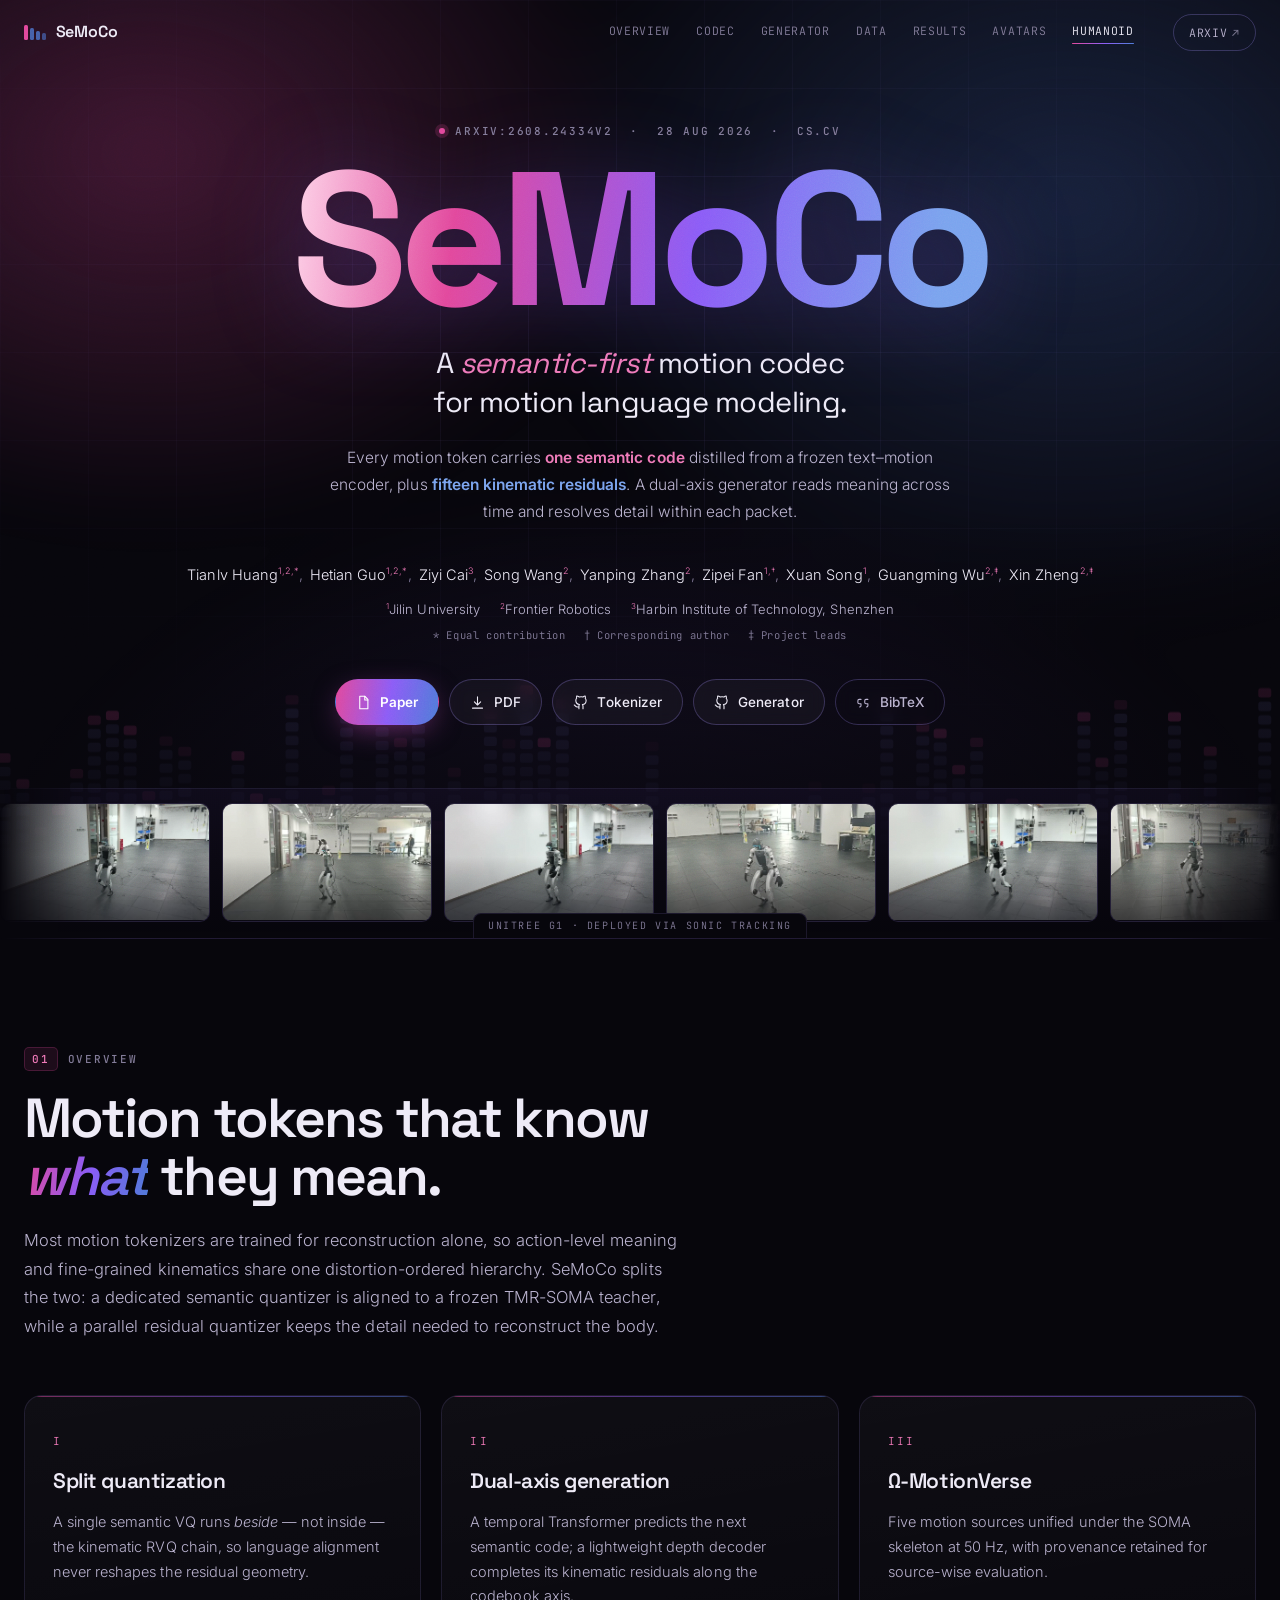
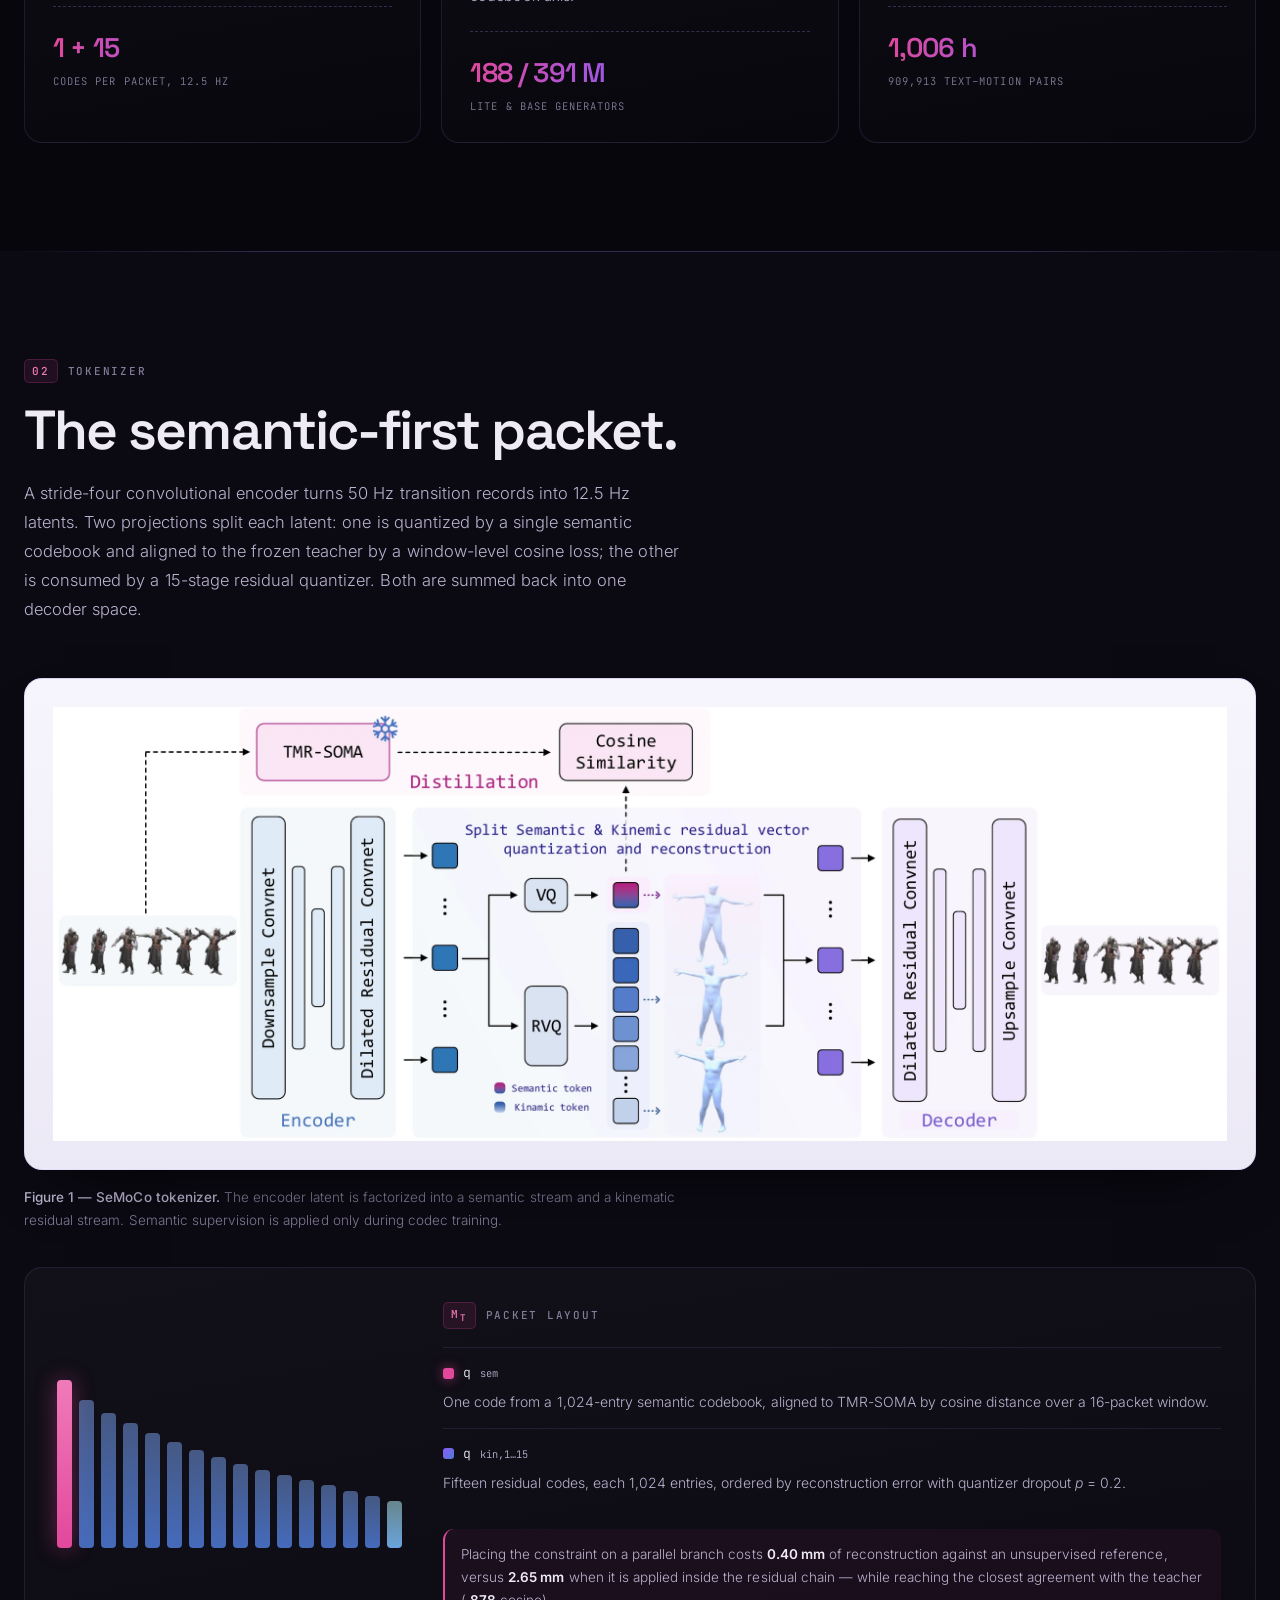
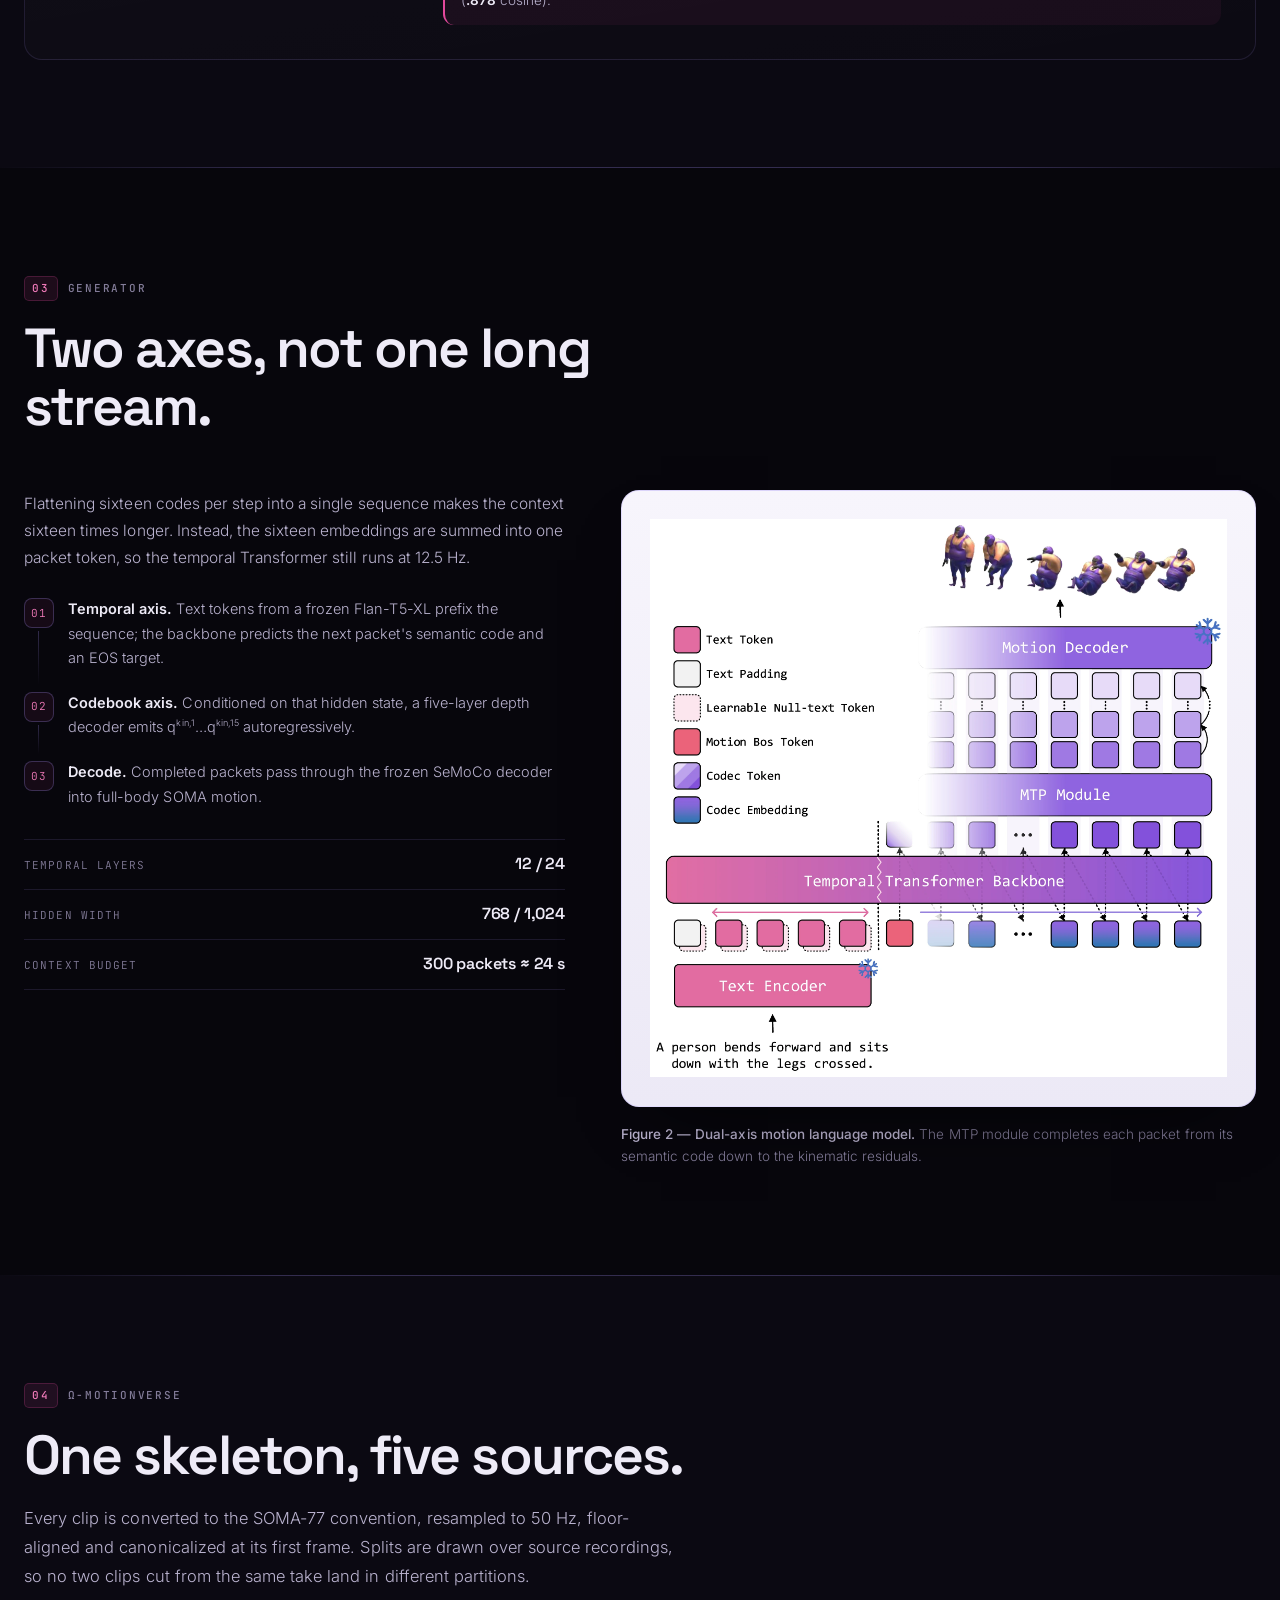
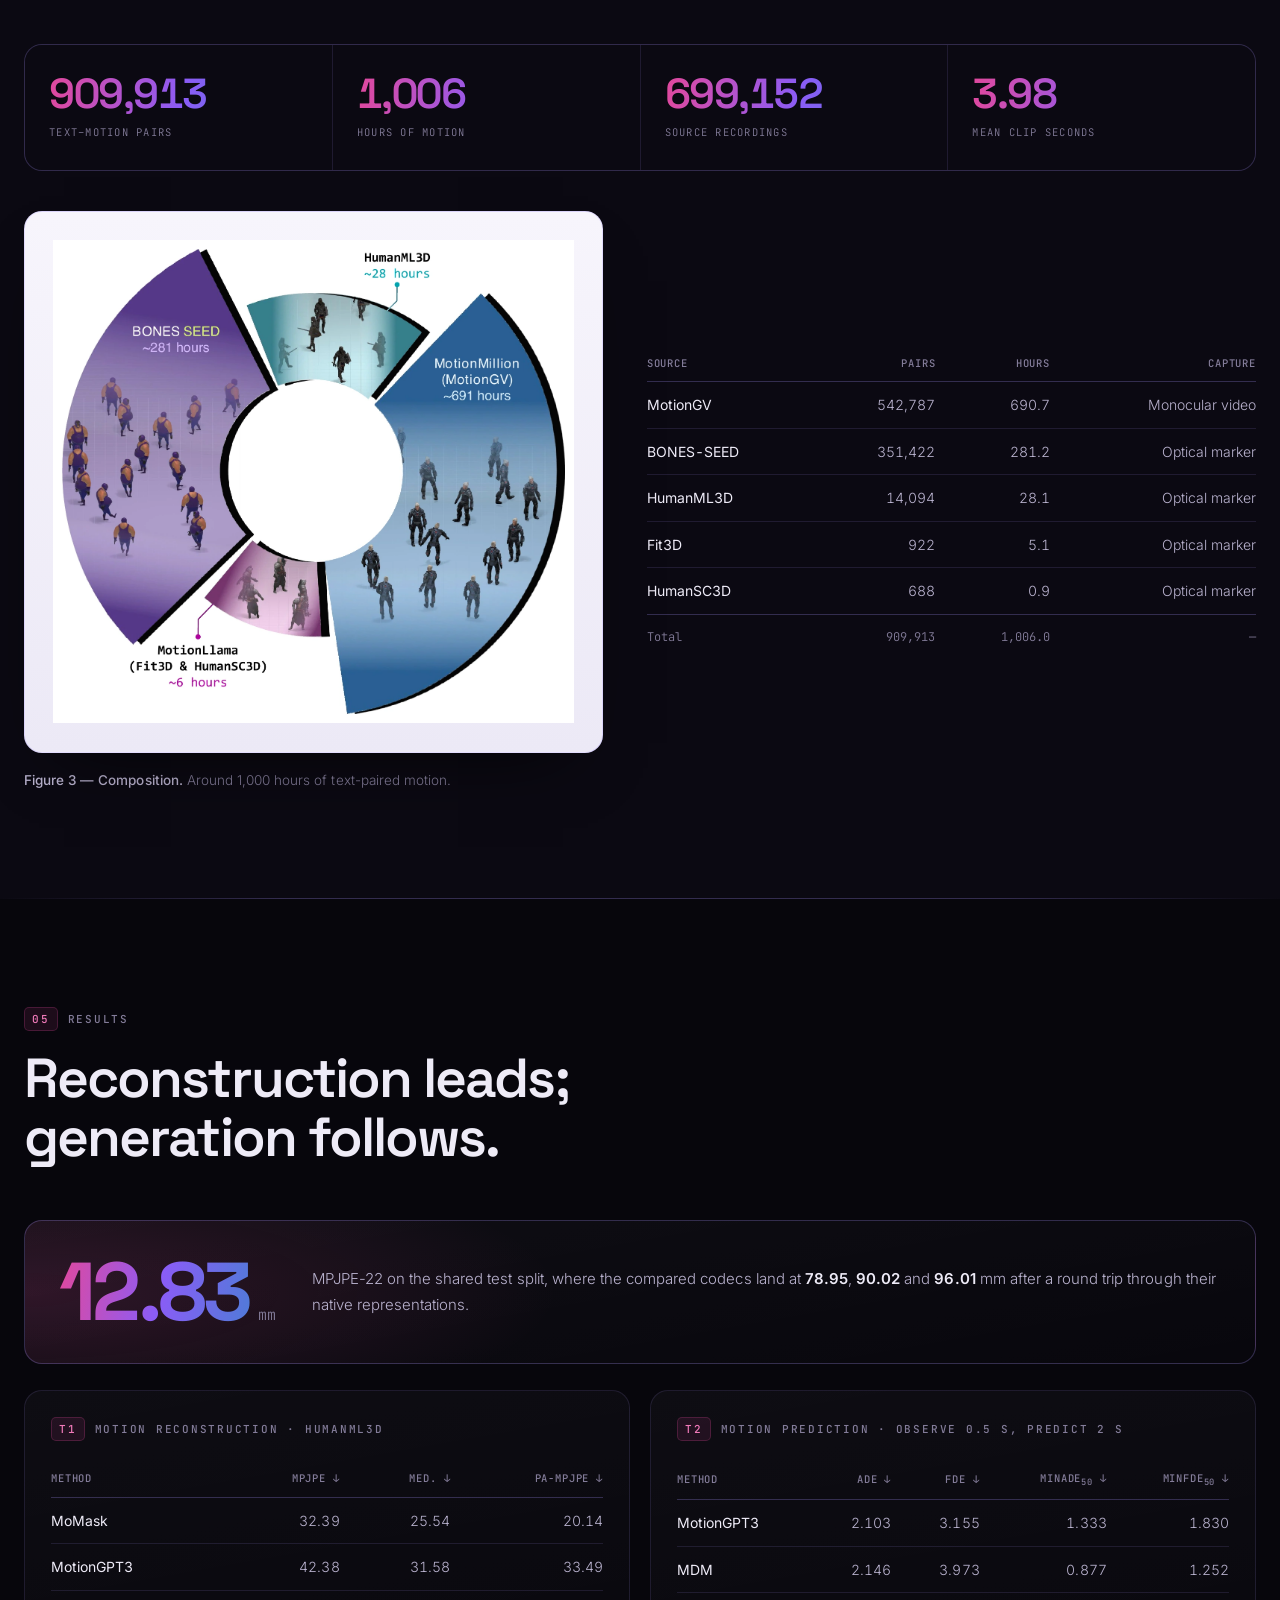
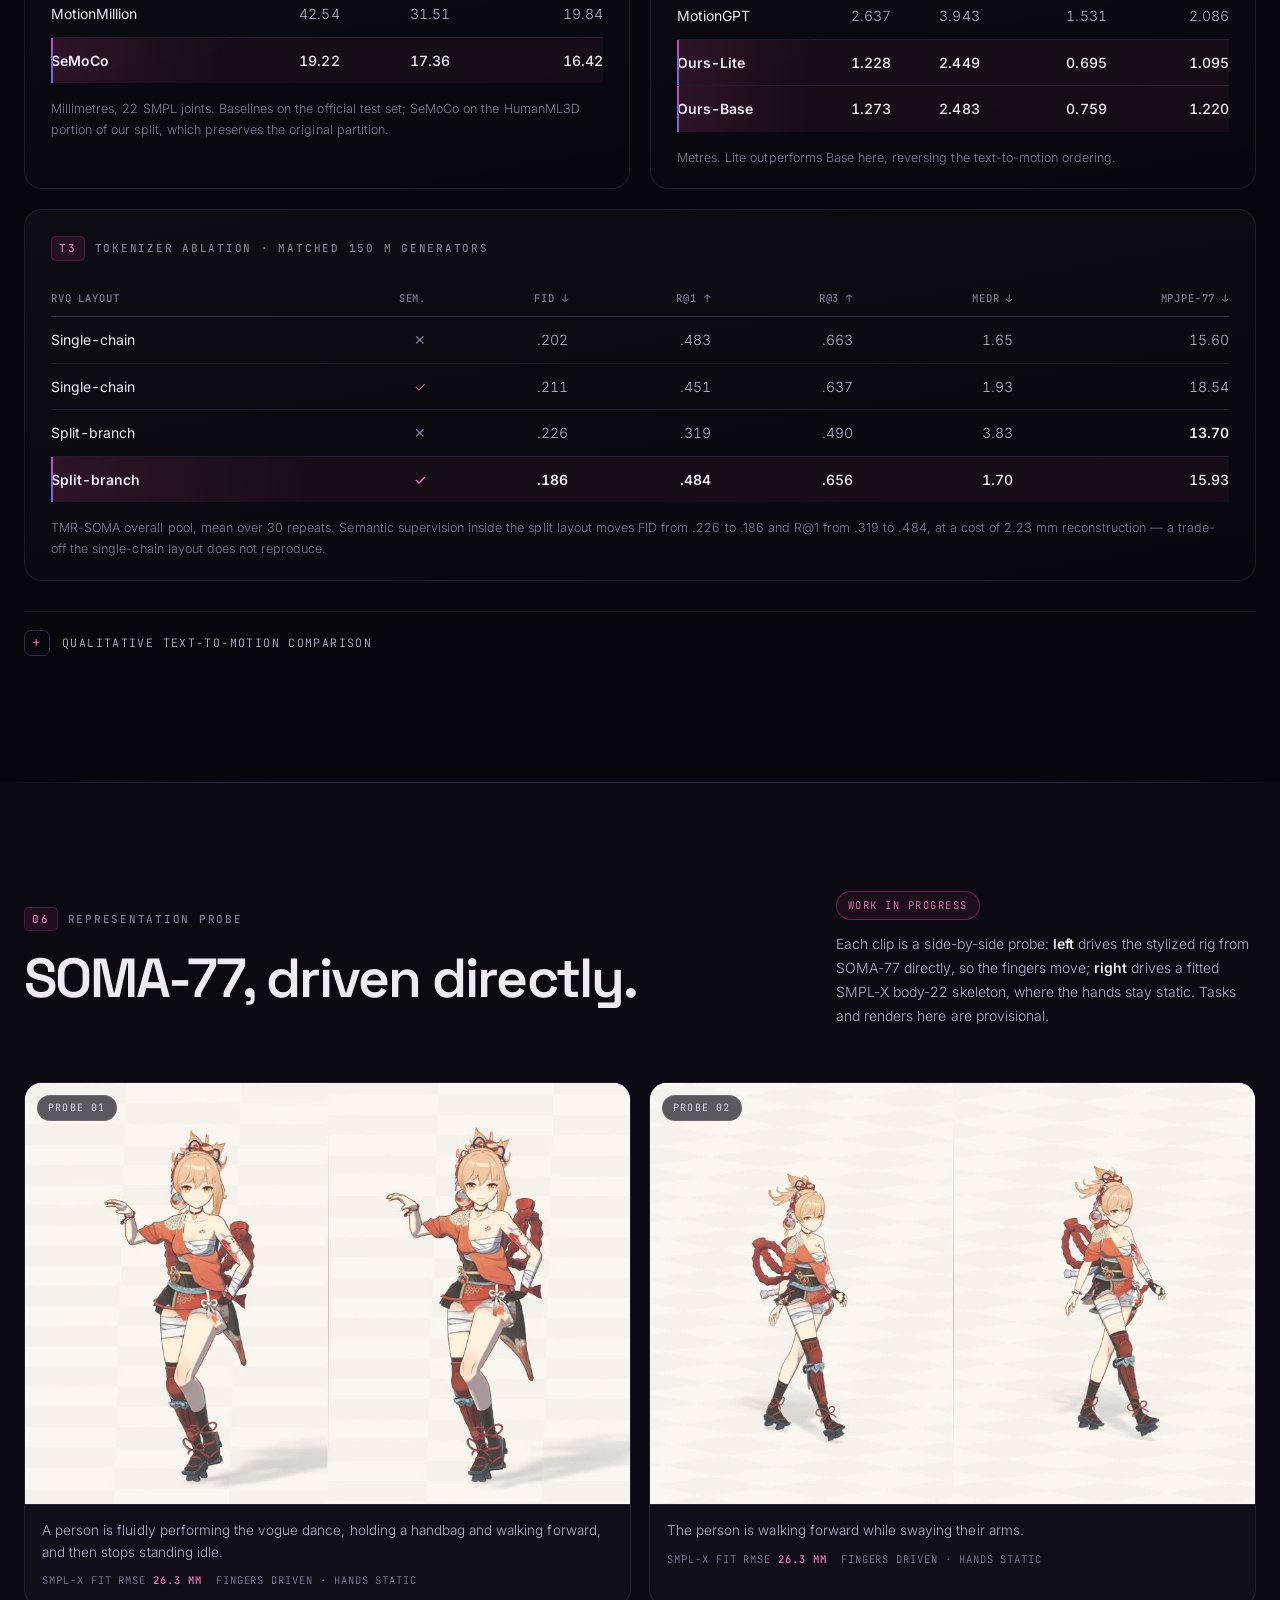
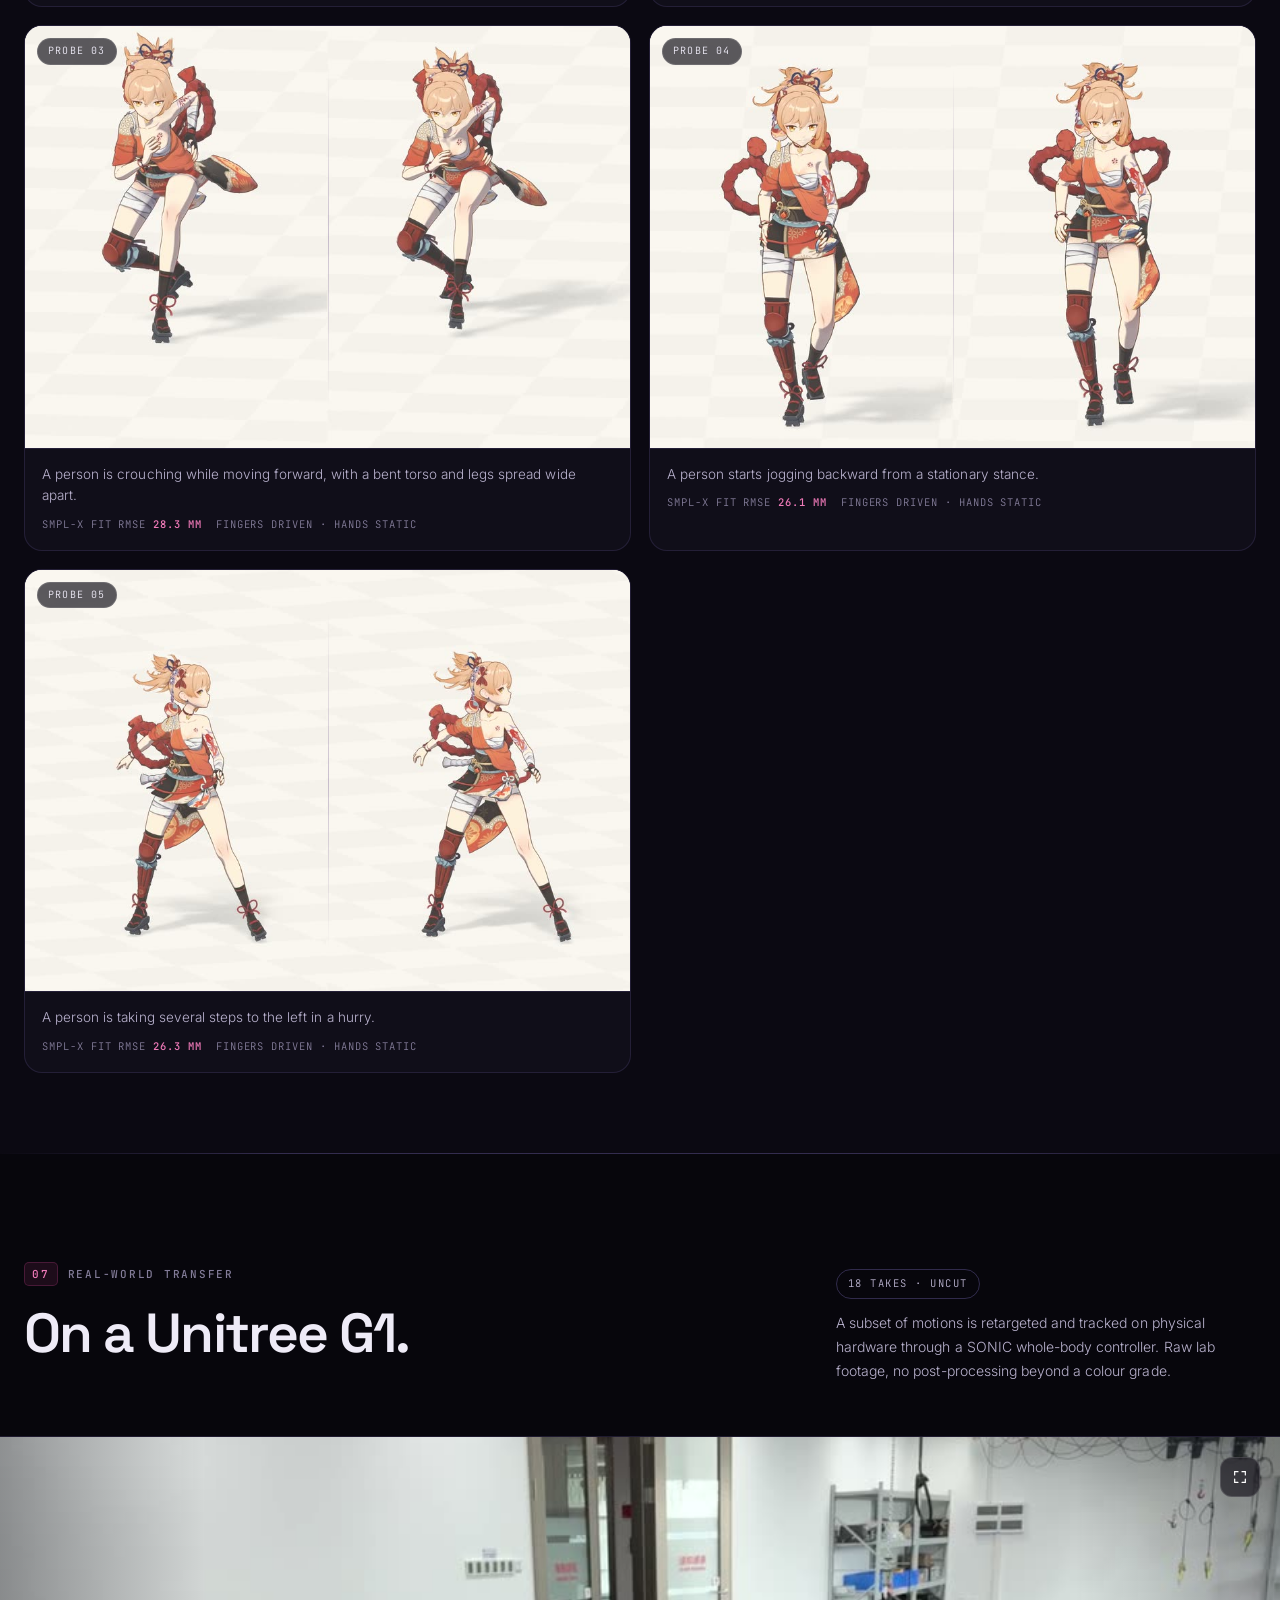
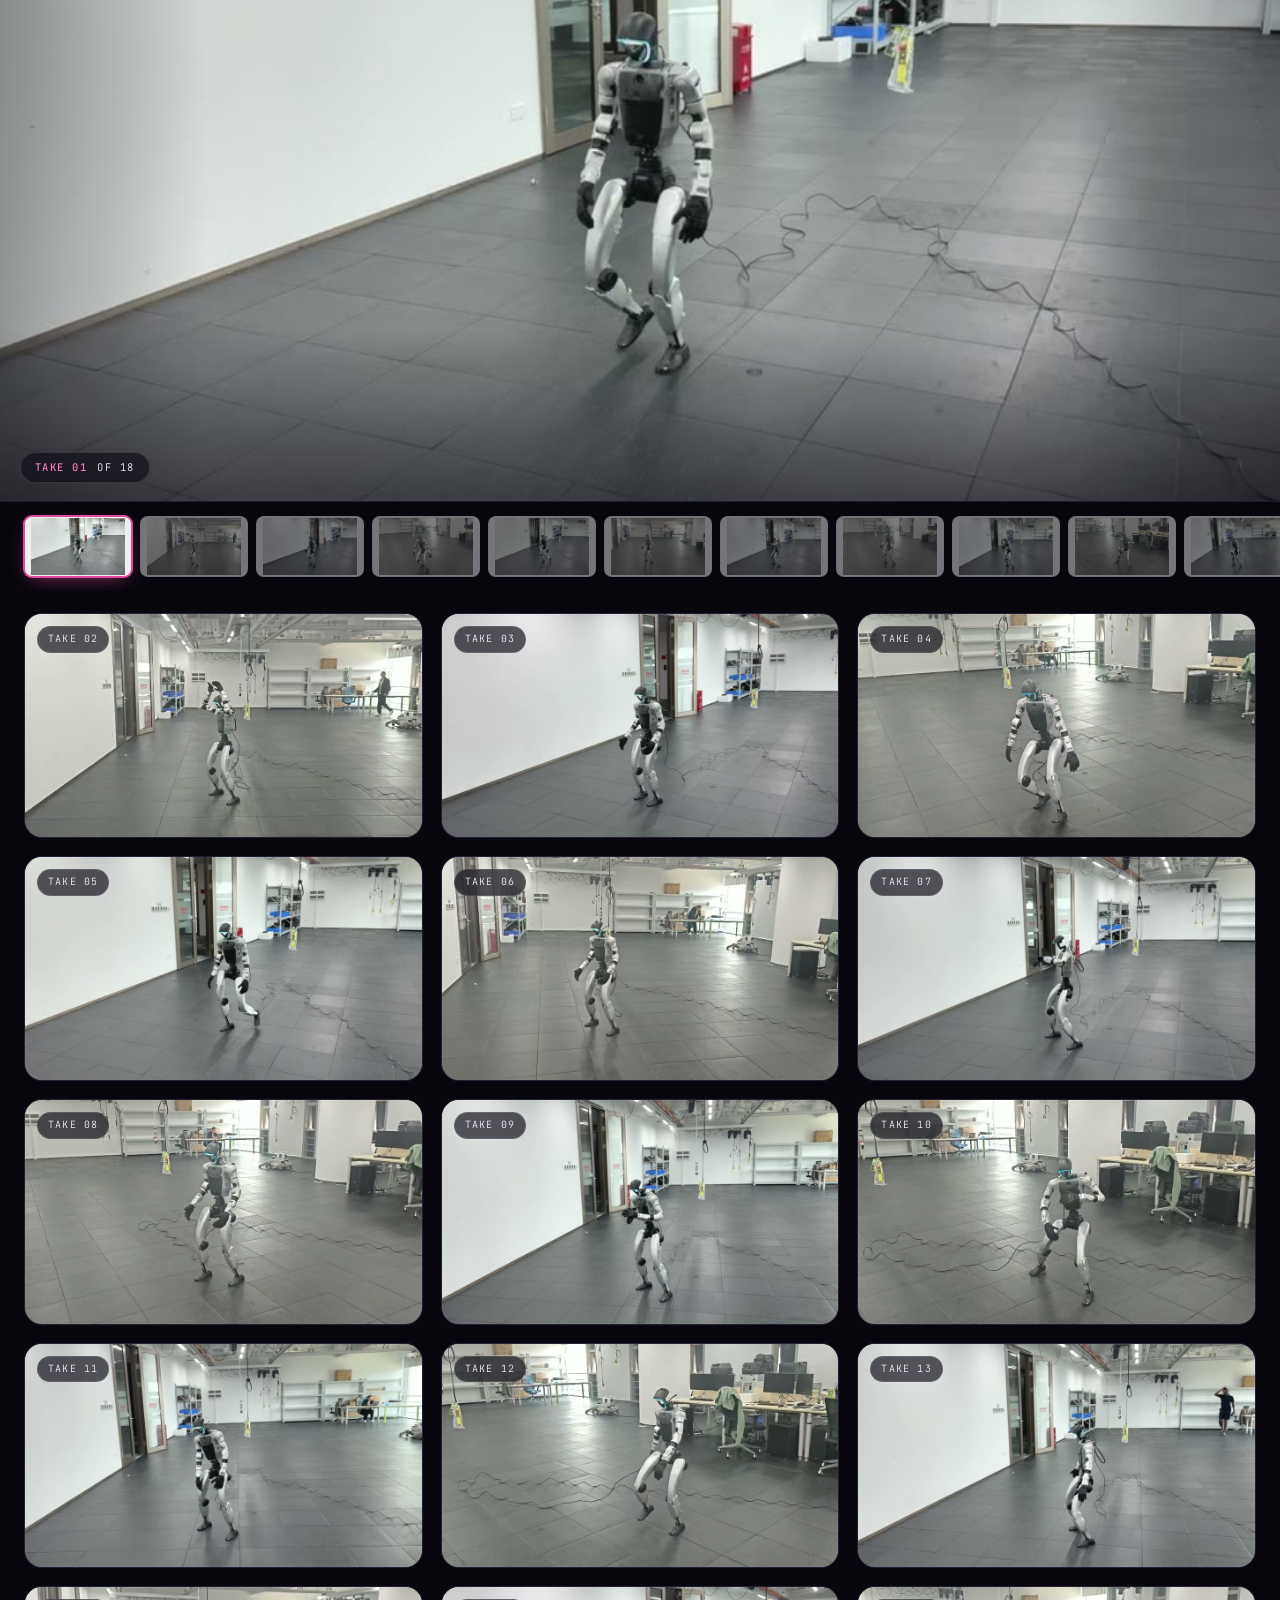
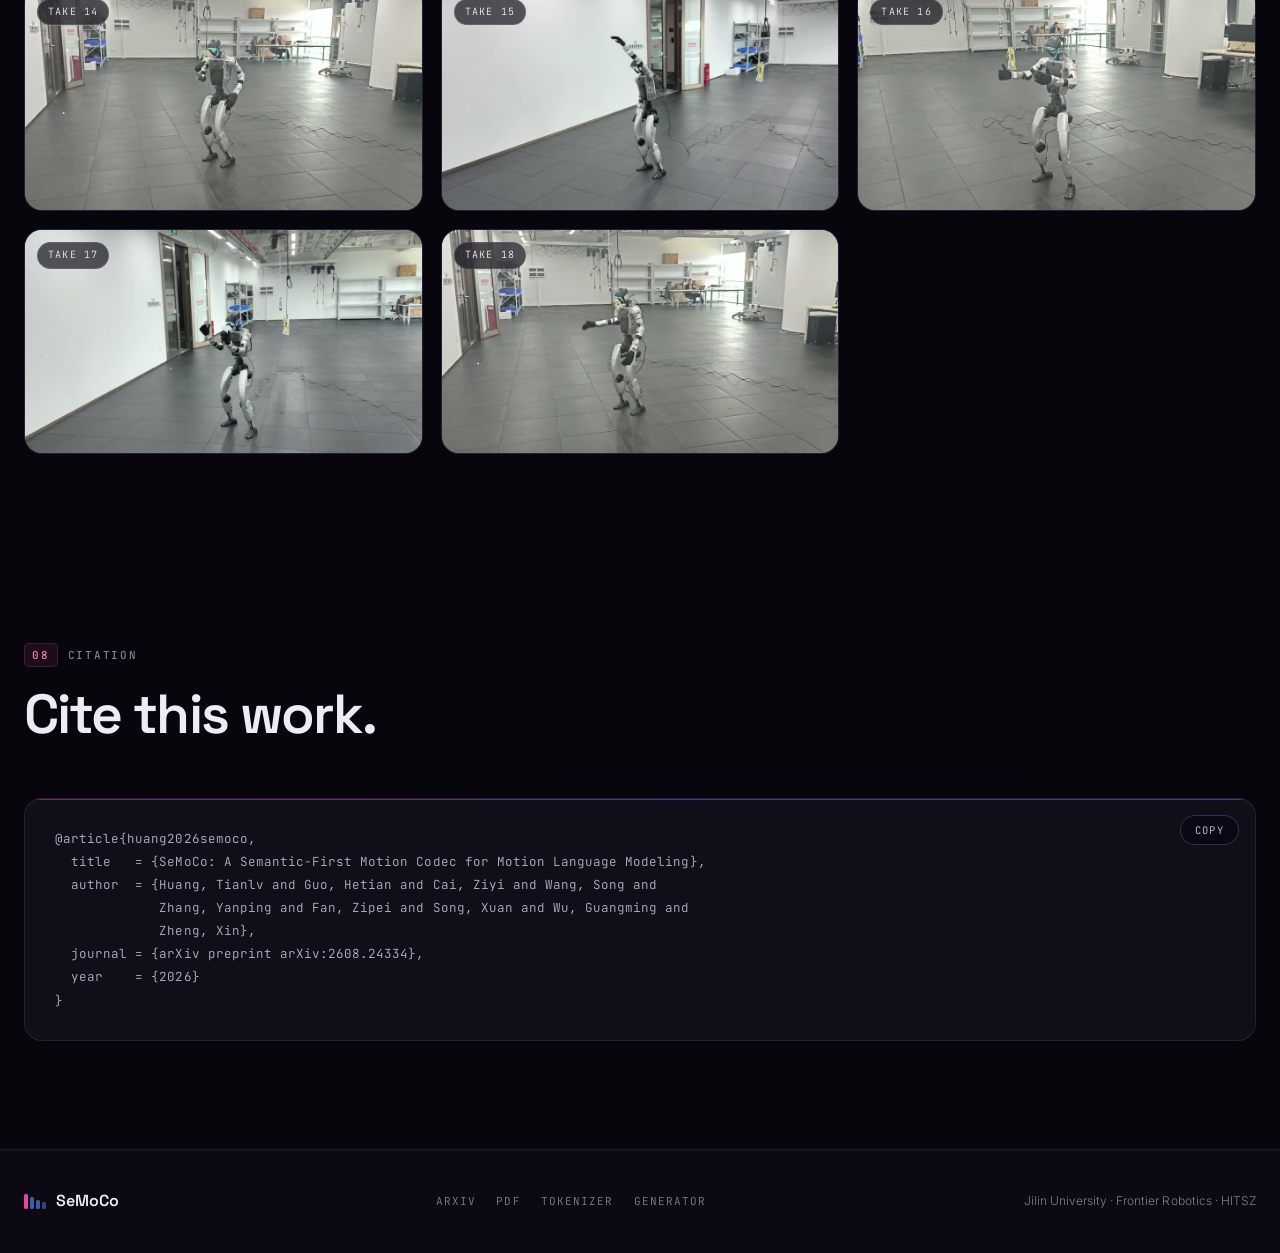
==== commit 68be7442: "Link the PDF to arXiv instead of shipping a copy Co-authored-by: Cursor <cursoragent@cursor.com>" ====
--- a/archive/v1-dark/index.html
+++ b/archive/v1-dark/index.html
@@ -92,7 +92,7 @@
         <svg viewBox="0 0 24 24" aria-hidden="true"><path d="M6 2h8l5 5v15H6z"/><path d="M14 2v6h5"/></svg>
         Paper
       </a>
-      <a class="btn" href="../../assets/paper/SeMoCo.pdf" target="_blank" rel="noopener">
+      <a class="btn" href="https://arxiv.org/pdf/2608.24334" target="_blank" rel="noopener">
         <svg viewBox="0 0 24 24" aria-hidden="true"><path d="M12 3v12"/><path d="M7 11l5 5 5-5"/><path d="M4 21h16"/></svg>
         PDF
       </a>
@@ -464,7 +464,7 @@
     </div>
     <nav class="foot__links">
       <a href="https://arxiv.org/abs/2608.24334" target="_blank" rel="noopener">arXiv</a>
-      <a href="../../assets/paper/SeMoCo.pdf" target="_blank" rel="noopener">PDF</a>
+      <a href="https://arxiv.org/pdf/2608.24334" target="_blank" rel="noopener">PDF</a>
       <a href="https://github.com/OMEGA-i/SeMoCo-Tokenizer" target="_blank" rel="noopener">Tokenizer</a>
       <a href="https://github.com/OMEGA-i/SeMoCo-Generator" target="_blank" rel="noopener">Generator</a>
     </nav>
